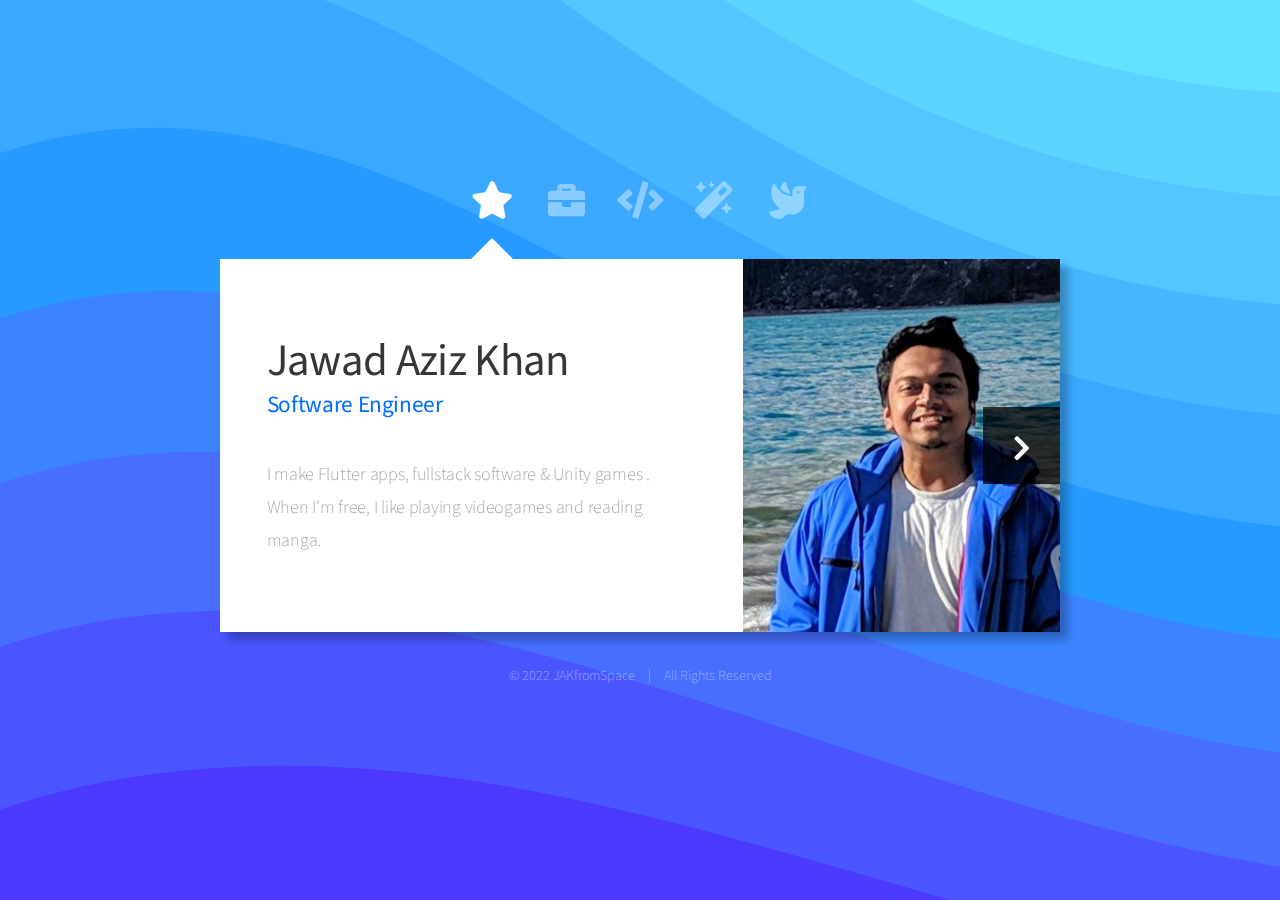
==== index.html @ f62a2e4e "profile pic change" ====
<!DOCTYPE HTML>

<html>
	<head>
		<title>Jawad Aziz Khan</title>
		<meta charset="utf-8" />
		<meta name="viewport" content="width=device-width, initial-scale=1, user-scalable=no" />
		<link rel="stylesheet" href="assets/css/main_v1.css" />
		<noscript><link rel="stylesheet" href="assets/css/noscript.css" /></noscript>
		<link rel="icon" href="images/favicon_blu.png" type="image/png" sizes="16x16">
	</head>
	<body class="is-preload">
		<!--
		like inspecting source eh? ;p
		⣿⣿⣿⣿⣇⠀⠀⠀⠀⠀⠀⠀⠀⠀⠀⠈⠉⠛⠻⣿⣿⣿⣿⣿⣿
		⣿⣿⣿⣿⣿⣦⠀⠀⠀⠀⠀⠀⠀⠀⢀⣤⣄⡀⠀⢻⣿⣿⣿⣿⣿
		⣿⣿⣿⣿⣿⣿⣇⠀⠀⠀⠀⠀⠀⠀⠸⣿⣿⣿⠃⢰⣿⣿⣿⣿⣿
		⣿⣿⣿⣿⣿⣿⣿⣆⠀⠀⠀⠀⠀⠀⠀⠀⠀⠀⢀⣼⣿⣿⣿⣿⣿
		⣿⣿⣿⣿⣿⣿⣿⣿⡆⠀⠀⠀⠀⠀⠀⢶⣶⣶⣾⣿⣿⣿⣿⣿⣿
		⣿⣿⣿⣿⣿⣿⣿⣿⣧⠀⢠⡀⠐⠀⠀⠀⠻⢿⣿⣿⣿⣿⣿⣿⣿
		⣿⣿⣿⣿⣿⣿⣿⣿⣿⡄⢸⣷⡄⠀⠣⣄⡀⠀⠉⠛⢿⣿⣿⣿⣿
		⣿⣿⣿⣿⣿⣿⣿⣿⣿⣇⠀⣿⣿⣦⠀⠹⣿⣷⣶⣦⣼⣿⣿⣿⣿
		⣿⣿⣿⣿⣿⣿⣿⣿⣿⣿⣼⣿⣿⣿⣷⣄⣸⣿⣿⣿⣿⣿⣿⣿⣿
		⣿⣿⣿⣿⣿⣿⣿⣿⣿⣿⢿⣿⣿⣿⣿⣿⣿⣿⣿⣿⣿⣿⣿⣿⣿
		⣿⣿⡿⢛⡙⢻⠛⣉⢻⣉⢈⣹⣿⣿⠟⣉⢻⡏⢛⠙⣉⢻⣿⣿⣿
		⣿⣿⣇⠻⠃⣾⠸⠟⣸⣿⠈⣿⣿⣿⡀⠴⠞⡇⣾⡄⣿⠘⣿⣿⣿
		⣿⣿⣟⠛⣃⣿⣿⣿⣿⣿⣿⣿⣿⣿⣿⣿⣿⣿⣿⣷⣿⣿⣿⣿⣿
		⣿⣿⣿⣿⣿⣿⣿⣿⣿⣿⣿⣿⣿⣿⣿⣿⣿⣿⣿⣿⣿⣿⣿⣿⣿ -->

		<!-- Wrapper-->
			<div id="wrapper">

				<!-- Nav -->
					<nav id="nav">
						<a href="#home" class="icon solid fa-star"><span>Hello!</span></a>
						<a href="#work" class="icon solid fa-briefcase"><span>Experience</span></a>
						<a href="#code" class="icon solid fa-code"><span>Projects</span></a>
						<a href="#skills" class="icon solid fa-magic"><span>Skills</span></a>
						<a href="#contact" class="icon solid fa-dove"><span>Contact</span></a>
					</nav>

				<!-- Main -->
					<div id="main">

						<!-- Me -->
							<article id="home" class="panel intro">
								<header>
									<h1>Jawad Aziz Khan</h1>
									<h3 class="spacered">Software Engineer</h3>
									<br>
									<p style="font-size: large;">I make Flutter apps, fullstack software & Unity games .<br>When I'm free, I like playing videogames and reading manga.</p>
								</header>
								<a href="#work" class="jumplink pic">
									<span class="arrow icon solid fa-chevron-right"><span>See my work</span></span>
									<img src="images/portrait3.jpg" loading="eager" alt="cv portrait"/>
								</a>
							</article>



						<!-- Work -->



							<article id="work" class="panel">
								<header>
									<h2>Experience</h2>
								</header>
								<br>
								<section>
									<div class="row">
										<div class="col-6 col-12-small">
											<a href="http://www.stellarvision.com.au" class="image fit"><img loading="lazy" style="padding: 0 1rem;" src="/images/logo_stlrvsn.png" alt=""></a>
										</div>
										<div class="col-6 col-12-small">
											<h4>Stellar Vision</h4>
											<p>Software Engineer
											<br>Sept 2020 - Current
											</p>
										</div>
									</div>
									<div class="textalign-just">
										<p>
											Research and development of mobile applications and web systems for the Healthcare
											industry. Primarily to be used by hospitals, care centers and family of clients to enable
											communications, connectivity & analytics. <br><br>
											Stack: Flutter, iOS, EMQX MQTT, Agora WebRTC, Firebase, Nodejs, Bootstrap.
										</p>
									</div>
								</section>

								<hr>

								<section>
									<div class="row">
										<div class="col-6 col-12-small">
											<a href="https://www.challan.xyz" class="image fit"><img loading="lazy" src="/images/logo_chlln.png" alt=""></a>
										</div>
										<div class="col-6 col-12-small">
											<h4>Challan.xyz</h4>
											<p>Junior Software Engineer <br>
											Sept 2019 - Dec 2019
											</p>
										</div>
									</div>
									<div class="textalign-just">
										<p>
											Frontend and middleware developer for startup that provides SMEs with an online
											platform for their B2B procurement needs. Other responsibilities include web scraping, 
											database management and visual design.<br><br>
											Stack: Javascript, Node.js, React, Handlebars, MongoDB, SCSS, Inkscape 
										</p>
									</div>
								</section>

								<hr>

								<section>
									<div class="row">
										<div class="col-6 col-12-small">
											<a href="https://www.facebook.com/nsusigapp/" class="image fit"><img loading="lazy" src="/images/logo_nsusigapp.png" style="object-fit: contain; height: 128px;" alt=""></a>
										</div>
										<div class="col-6 col-12-small">
											<h4>NSU ACM SIGAPP</h4>
											<p>Volunteer Officer <br>
											Aug 2017 - Sept 2019
											</p>
										</div>
									</div>
									<div class="textalign-just">
										<p>
											Contributed at special interest group organization centered around research and open
											source development at North South University during my undergrad. Took four comprehensive game development workshops over
											the course of two years.
										</p>
									</div>
								</section>

							</article>



							<!-- Projects -->



							<article id="code" class="panel">
								<header>
									<h2>Projects</h2>
								</header>
								<br>
								
								<section>
									<div class="flexbox">
										<span><img loading="lazy" src="/images/svse-logo.svg" style="object-fit: contain; height: 160px; margin-right: 2rem;" alt="applogo"></span>
										<div>
											<h4>SVSE</h4>
											<p>Stellar Vision Survey Engine
											<br><span class="icon solid fa-map-marker-alt">&nbsp;</span> Stellar Vision
											</p>
										</div>
									</div>
									<p>A one-stop solution for enterprise survey distribution with survey creation, design customization, user permissions and direct link survey hosting.<br>
										<br>Made using: Node, Express, Javascript, surveyjs, bcrypt</p>
									<span>
										
									</span>
								</section>

								<hr>
								
								<section>
									<div class="flexbox">
										<span><img loading="lazy" src="/images/cashiq_icon.png" style="object-fit: contain; height: 160px; margin-right: 2rem;" alt="applogo"></span>
										<div>
											<h4>CashIQ</h4>
											<p>A parent-child chore-based allowance manager
											<br><span class="icon solid fa-map-marker-alt">&nbsp;</span> Manush Tech
											</p>
										</div>
									</div>
									<p>
										Mobile app for parents and children where chores can be assigned, a coin-based currency can be issued to finished chores and earned coins can be put towards redeeming items from a wishlist.
									<br>
									<br>
										Made using: Flutter, Firebase, FCM, Datetime, OTP, Hive
									</p>
									<span>
										
									</span>
								</section>

								<hr>
								
								<section>
									<div class="flexbox">
										<span><img loading="lazy" src="https://play-lh.googleusercontent.com/2yNTQIdmEDyLqs8iNnJhlpwJNQOS-Gfk5ELlI_mGK2hhmE8MJW-IxNbYKwrqsw_RKDE=s360-rw" style="object-fit: contain; height: 160px; margin-right: 2rem;" alt="applogo"></span>
										<div>
											<h4>uVue Videochat</h4>
											<p>A video chat app for elderly residents
											<br><span class="icon solid fa-map-marker-alt">&nbsp;</span> Stellar Vision
											</p>
										</div>
									</div>
									<p>Stellar video chat app for internal residents, patients and their families. Users can send text messages, 
										make audio calls and video calls to their families at uVue. <br>
										<br>Made using: Flutter, Firebase, Agora RTC</p>
									<span>
										<a href="https://apps.apple.com/us/app/uvue-ac-videochat/id1539319815#?platform=iphone"><img loading="lazy" src="/images/appstbutton.webp" style="object-fit: contain; height: 64px;" alt="applogo"></a>
										<a href="https://play.google.com/store/apps/details?id=com.stellarvision.uvuevidchat&hl=en_US&gl=US"><img loading="lazy" src="/images/gplaybutton.png" style="object-fit: contain; height: 64px;" alt="applogo"></a>
									</span>
								</section>

								<hr>
								
								<section>
									<div class="flexbox">
										<span><img loading="lazy" src="/images/golumolu-logo.webp" style="object-fit: contain; height: 160px; margin-right: 2rem;" alt="applogo"></span>
										<div>
											<h4>Golu Molu</h4>
											<p>A cutesy, minimalist, health-conscious running game
											<br><span class="icon solid fa-map-marker-alt">&nbsp;</span> M360 Wellness
											</p>
										</div>
									</div>
									<p> Oh no! It's raining food! But Golu and Molu has gotten a bit chubby and wants to get healthier and fit!
										Catch and eat the healthy food while avoiding junk food in this very cutesy, health-conscious run-n-dodge
										 microgame with minimalist colors.
										<br><br>
										Tech stack: Unity, Blender, Krita, Facebook Graph API. <br>
										Developed for client, M360 Wellness, under the moniker 'Space Knight Studios'.
										<br><br>
										<a href="https://play.google.com/store/apps/details?id=com.stellarvision.uvuevidchat&hl=en_US&gl=US"><img loading="lazy" src="/images/gplaybutton.png" style="object-fit: contain; height: 64px;" alt="applogo"></a>
									</p>
								</section>
								
								<hr>
								
								<section>
									<div class="flexbox">
										<span><img loading="lazy" src="/images/kastlekat.png" style="object-fit: contain; height: 160px; margin-right: 2rem;" alt="applogo"></span>
										<div>
											<h4>Kastles and Katapults</h4>
											<p>Augmented Reality Multiplayer Physics Game
											<br><a class="icon brands fa-github spacered" href="https://github.com/SirJAKfromSpace/KastleKat/releases" target="_blank">&nbsp; Github Releases Link</a>
											</p>
										</div>
									</div>
									<p>
										The Kitty Kings has declared war against all Kats in the Kingdom. As commander of the Katapults it is your solemn
										duty to crush the enemies' Kastles to smoldering bricks with your Firebawls. You may battle your friends (or foes) too!
										You can even design your own Kastle. All this multiplayer mayhem in an Augmented Reality battlefield!
									</p>
									<p>
										<a class="icon brands fa-youtube spacered" href="https://youtu.be/gZf1h3YhiE8">
											&nbsp; KatAR Singleplayer Demo
										</a><br>
										<a class="icon solid fa-file-powerpoint spacered" href="https://docs.google.com/presentation/d/e/2PACX-1vRSLl33TcAZRZYk-E27Nofknmu9Qh12AvyfhwReZ2B_DYFXI-6LwzxyxpbFOG3LT2UVWUWaYks9ju0z/pub?start=false&loop=false&delayms=3000">
											&nbsp; KatAR Google Slide Presentation
										</a>
									</p>
									<p>
										Design, Programming, Artwork and Animation <br>
										Tech stack: Unity, C#, Blender, Krita, Vuforia, ARCore, UNet.
									</p>
								</section>
								
								<hr>
								
								<section>
									<div class="flexbox">
										<span><img loading="lazy" src="https://raw.githubusercontent.com/SirJAKfromSpace/WAconvo-DataAnalysis/master/images/msgfreq_daysavg.png" style="object-fit: fill; height: 192px; margin-right: 2rem;" alt="applogo"></span>
										<div>
											<h4>WAConDA</h4>
											<p>Data Analysis on a 5 Year WhatsApp Conversation
												<br><a class="icon brands fa-github spacered" href="https://github.com/SirJAKfromSpace/WAconDA" target="_blank">&nbsp; Github Link</a>
											</p>
										</div>
									</div>
									<p>
										Exported, extracted, cleaned, filtered and parsed dataset from a WhatsApp chat running over a course of 5 years. The dataset was then used to run grouping and general statistics algorithms to gain insight into how, when and what was said.
										<br><br>
										Tech stack: Python, pandas, matplotlib, RegEx, numpy, datetime, collections.
									</p>
								</section>
								
								<hr>
								
								<section>
									<div class="flexbox">
										<span><img loading="lazy" src="https://raw.githubusercontent.com/SirJAKfromSpace/uemuki-1/master/Assets/Graphics/Interface/Umk_icon.png" style="object-fit: contain; height: 160px; margin-right: 2rem;" alt="applogo"></span>
										<div>
											<h4>Uemuki</h4>
											<p>3D Block Puzzle Remake of Sokoban
												<br><a class="icon brands fa-github spacered" href="https://github.com/SirJAKfromSpace/uemuki-1/releases" target="_blank">&nbsp; Github Releases Link</a>
											</p>
										</div>
									</div>
									<p>Uses Unity Rigidbody for physics and Postprocessing stack for nice visuals. The game is designed to be played with one hand in portrait mode and uses a sliding thumbstick on the bottom for movement and a swipeable area on top for camera freelook.
										<br><br>
										Android App Development and System Design <br>
										Tech stack: Unity, Blender, Krita, ProBuilder.
									</p>
								</section>
								
								
								<hr>
								
								<section>
									<div class="flexbox">
										<span><img loading="lazy" src="https://raw.githubusercontent.com/SirJAKfromSpace/getarandomjoke-flutter/master/assets/lolface_flutter.png" style="object-fit: contain; height: 128px; margin-right: 2rem;" alt="applogo"></span>
										<div>
											<h4>GetaJoke</h4>
											<p>Flutter app for getting random copyable jokes
												<br><a class="icon brands fa-github spacered" href="https://github.com/SirJAKfromSpace/getarandomjoke-flutter/releases" target="_blank">&nbsp; Github Releases Link</a>
											</p>
										</div>
									</div>
									<p>Pulls from 15Dkatz's jokes and icanhazdadjoke API and lets you copy the joke to share too!
										<br><br>
										Tech stack: Flutter, Rest API, faker.
									</p>
								</section>
								
								<hr>

								<section>
									<div class="flexbox">
										<span><img loading="lazy" src="/images/amago-logo.jpg" style="object-fit: contain; height: 160px; margin-right: 2rem;" alt="applogo"></span>
										<div>
											<h4>Amago</h4>
											<p>Digital Hub for Independent Farmers and Retailers
											<br><a class="icon brands fa-github spacered" href="https://github.com/SirJAKfromSpace/AmagoFarms" target="_blank">&nbsp; Github Link</a>
											</p>
										</div>
									</div>
									<p>‘Amago’ is a digital hub service that aims to connect Independent Farmers to Retailers. Directly and Efficiently By
									making fair and optimal use of market information And retailers access to those storage inventories via the cloud.
									<br><br>
									Android App Development and System Design <br>
									Tech stack: Android, CardView, Paperdb, Retrofit, Postman, Node.js.
									</p>
								</section>
								
								<hr>
								
								<section>
									<div class="flexbox">
										<div>
											<h4>KothaDekha [Research]</h4>
											<p>Romanized Transcription from Bangla Speech Spectrograms
												<br>September 2019
												<br><a class="icon brands fa-github spacered" href="https://github.com/SirJAKfromSpace/BanglaNLP">&nbsp; Github Link</a>
											</p>
										</div>
									</div>
									<p>
										Data, Preprocessing and Pipeline Engineering<br>
										Tech stack: Python, Pandas, Pytorch, Librosa, Jupyter, Matplotlib.
									</p>
								</section>
								
								<hr>
	
								<section>
									<div class="flexbox">
										<div>
											<h4>PICSLE8 [Research]</h4>
											<p>Pixelart Style Transfer using Generative Adversarial Network
											<br>June 2019
											<br><a class="icon brands fa-github spacered" href="https://github.com/SirJAKfromSpace/Picsle8_CompuViz">&nbsp; Github Link</a>
											</p>
										</div>
									</div>
									<p>
									Data and Pipeline Engineering <br>
									Tech stack: Python, Pytorch, OpenCV, PIL, Matplotlib.
									</p>
								</section>
							</article>



							<!-- Skills -->
							


							<article id="skills" class="panel">
								<header>
									<h2>Skills</h2>
								</header><br>
								<div class="row">
									<div class="col-6 col-12-small">
										<h4><span class="icon solid fa-mobile-alt spacered marginright"></span> Mobile Application</h4>
										<p><b>Flutter</b>, Android, Java, iOS, Swift, <b>Firebase</b>, Provider, Glide, Retrofit, Gson, Picasso, PaperDB, Hive</p>
									</div>
									<div class="col-6 col-12-small">
										<h4><span class="icon solid fa-globe-americas spacered marginright"></span> Web Technologies</h4>
										<p>Javascript, <b>Node</b>, Express, <b>Bootstrap</b>, EJS, Passport, Multer, BCrypt, Flask, WebRTC, Handlebars, Vue, jQuery, HTML-CSS</p>
									</div>
									<div class="col-6 col-12-small">
										<h4><span class="icon solid fa-brain spacered marginright"></span> Machine Learning</h4>
										<p><b>Python</b>, OpenCV, Tensorflow, Keras, Pytorch, Pandas, Numpy, Scikit-learn, Matplotlib</p>
									</div>
									<div class="col-6 col-12-small">
										<h4><span class="icon solid fa-tools spacered marginright"></span> Operational Skills</h4>
										<p>Linux, Bash, Git,<b> REST</b>, MySQL, <b>MongoDB</b>, SSH, DevOps, NGINX, TinyDB, JSON/XML/CSV, Web Scraping, Latex, Trello</p>
									</div>
									<div class="col-6 col-12-small">
										<h4><span class="icon solid fa-gamepad spacered marginright"></span> Game Development</h4>
										<p><b>Unity</b>, C#, ARCore, Vuforia, Godot, <b>Blender</b>, Krita, Inkscape, Game Design, Rigging, Animation</p>
									</div>
									<div class="col-6 col-12-small">
										<h4><span class="icon solid fa-cube spacered marginright"></span> Miscellaneous</h4>
										<p>3D/2D Graphics, Video Editing, Office Suite, English Fluency (8.5 in IELTS), Team Communication</p>
									</div>
								</div>
							</article>
							


							<!-- Contact -->



							<article id="contact" class="panel">
								<form action="https://formspree.io/f/xleokvrg" method="post">
									<div class="row">
										<div class="col-7 col-12-medium">
											<header>
												<h3>Contact Me</h3>
											</header>
											<div class="row">

												<div class="col-6 col-12-medium">
													<input type="text" name="name" placeholder="✍🏼 Name" />
												</div>
												<div class="col-6 col-12-medium">
													<input type="text" name="_replyto" placeholder="📨 Email" />
												</div>
												<div class="col-12">
													<input type="text" name="subject" placeholder="📖 Subject" />
												</div>
												<div class="col-12">
													<textarea name="message" placeholder="💬 Message" rows="4"></textarea>
												</div>
												<div class="col-12">
													<input type="submit" value="Send" />
												</div>

											</div>
										</div>

										<div class="col-5 col-12-medium">
											<header>
												<h3>Find Me Here</h3>
											</header>
											<div style="margin-top: 0.5rem; margin-left: 1rem;">
												<p>
													<a href="https://www.linkedin.com/in/jawadazizkhan/" class="spacered icon brands fa-linkedin">&nbsp; LinkedIn</a><br>
													<a href="https://github.com/SirJAKfromSpace" class="spacered icon brands fa-github">&nbsp; GitHub</a><br>
													<a href="https://www.youtube.com/c/JawadAzizKhan/" class="spacered icon brands fa-youtube">&nbsp; YouTube</a><br>
													<a href="https://www.instagram.com/jakfromspace/" class="spacered icon brands fa-instagram">&nbsp; Instagram</a>
												</p>
												<p>
													<a href="tel:+1 403 926 9171" class="spacered icon solid fa-phone-alt">&nbsp; +880-175-88888-42</a><br>
													<a href="mailto:jawadazizkhan.jak@gmail.com" class="spacered icon solid fa-envelope">&nbsp; jawad.aziz.khan.jak@gmail.com</a>
													<br><br>
													<div class="flexbox" style="flex-direction: column;">
														<a class="icon mutedtext" href="https://html5up.net/astral">Astral Theme from htlm5up</a>
														<a class="icon mutedtext" href="https://www.svgbackgrounds.com/">Liquid Cheese from svgbackgrounds</a>
													</div>
												</p>
											</div>
										</div>

									</div>
								</form>


							</article>

					</div>

				<!-- Footer -->
					<div id="footer">
						<ul class="copyright">
							<li>&copy; 2022 JAKfromSpace</li><li>All Rights Reserved</li>
						</ul>
					</div>

			</div>

		<!-- Scripts -->
		<script src="assets/js/jquery.min.js"></script>
		<script src="assets/js/browser.min.js"></script>
		<script src="assets/js/breakpoints.min.js"></script>
		<script src="assets/js/util.js"></script>
		<script src="assets/js/main.js"></script>

	</body>

</html>
---- assets/css/main_v1.css ----
@import url("https://fonts.googleapis.com/css?family=Source+Sans+Pro:300,400,300italic,400italic");
@import url("fontawesome-all.min.css");

/*
	Astral by HTML5 UP
	html5up.net | @ajlkn
	Free for personal and commercial use under the CCA 3.0 license (html5up.net/license)
*/

html, body, div, span, applet, object,
iframe, h1, h2, h3, h4, h5, h6, p, blockquote,
pre, a, abbr, acronym, address, big, cite,
code, del, dfn, em, img, ins, kbd, q, s, samp,
small, strike, strong, sub, sup, tt, var, b,
u, i, center, dl, dt, dd, ol, ul, li, fieldset,
form, label, legend, table, caption, tbody,
tfoot, thead, tr, th, td, article, aside,
canvas, details, embed, figure, figcaption,
footer, header, hgroup, menu, nav, output, ruby,
section, summary, time, mark, audio, video {
	margin: 0;
	padding: 0;
	border: 0;
	font-size: 100%;
	font: inherit;
	vertical-align: baseline;}

article, aside, details, figcaption, figure,
footer, header, hgroup, menu, nav, section {
	display: block;}

body {
	line-height: 1;
}

ol, ul {
	list-style: none;
}

blockquote, q {
	quotes: none;
}

	blockquote:before, blockquote:after, q:before, q:after {
		content: '';
		content: none;
	}

table {
	border-collapse: collapse;
	border-spacing: 0;
}

body {
	-webkit-text-size-adjust: none;
}

mark {
	background-color: transparent;
	color: inherit;
}

input::-moz-focus-inner {
	border: 0;
	padding: 0;
}

input, select, textarea {
	-moz-appearance: none;
	-webkit-appearance: none;
	-ms-appearance: none;
	appearance: none;
}

hr {
	margin-bottom: 2em;
}

h4{
	margin-bottom: 0.5rem;
}

.spacered{
	/* color: rgb(231, 16, 124); */
	color: #006eff;
}
.mutedtext{
	color: lightgray;
	font-size: smaller;
}

.textalign-right{
	text-align: right;
}
.textalign-just{
	text-align: justify;
}

.flexbox{
	display: flex;
	flex-wrap: wrap;
}

.mx{
	margin: 0 1em;
}

.marginright{
	margin-right: 1em;
}

.marginright{
	margin-right: 0.25em;
}

/* Row */

	.row {
		display: flex;
		flex-wrap: wrap;
		box-sizing: border-box;
		align-items: stretch;
	}

		.row > * {
			box-sizing: border-box;
		}

		.row.gtr-uniform > * > :last-child {
			margin-bottom: 0;
		}

		.row.aln-left {
			justify-content: flex-start;
		}

		.row.aln-center {
			justify-content: center;
		}

		.row.aln-right {
			justify-content: flex-end;
		}

		.row.aln-top {
			align-items: flex-start;
		}

		.row.aln-middle {
			align-items: center;
		}

		.row.aln-bottom {
			align-items: flex-end;
		}

		.row > .imp {
			order: -1;
		}

		.row > .col-1 {
			width: 8.33333%;
		}

		.row > .off-1 {
			margin-left: 8.33333%;
		}

		.row > .col-2 {
			width: 16.66667%;
		}

		.row > .off-2 {
			margin-left: 16.66667%;
		}

		.row > .col-3 {
			width: 25%;
		}

		.row > .off-3 {
			margin-left: 25%;
		}

		.row > .col-4 {
			width: 33.33333%;
		}

		.row > .off-4 {
			margin-left: 33.33333%;
		}

		.row > .col-5 {
			width: 41.66667%;
		}

		.row > .off-5 {
			margin-left: 41.66667%;
		}

		.row > .col-6 {
			width: 50%;
		}

		.row > .off-6 {
			margin-left: 50%;
		}

		.row > .col-7 {
			width: 58.33333%;
		}

		.row > .off-7 {
			margin-left: 58.33333%;
		}

		.row > .col-8 {
			width: 66.66667%;
		}

		.row > .off-8 {
			margin-left: 66.66667%;
		}

		.row > .col-9 {
			width: 75%;
		}

		.row > .off-9 {
			margin-left: 75%;
		}

		.row > .col-10 {
			width: 83.33333%;
		}

		.row > .off-10 {
			margin-left: 83.33333%;
		}

		.row > .col-11 {
			width: 91.66667%;
		}

		.row > .off-11 {
			margin-left: 91.66667%;
		}

		.row > .col-12 {
			width: 100%;
		}

		.row > .off-12 {
			margin-left: 100%;
		}

		.row.gtr-0 {
			margin-top: 0em;
			margin-left: 0em;
		}

			.row.gtr-0 > * {
				padding: 0em 0 0 0em;
			}

			.row.gtr-0.gtr-uniform {
				margin-top: 0em;
			}

				.row.gtr-0.gtr-uniform > * {
					padding-top: 0em;
				}

		.row.gtr-25 {
			margin-top: -0.3125em;
			margin-left: -0.3125em;
		}

			.row.gtr-25 > * {
				padding: 0.3125em 0 0 0.3125em;
			}

			.row.gtr-25.gtr-uniform {
				margin-top: -0.3125em;
			}

				.row.gtr-25.gtr-uniform > * {
					padding-top: 0.3125em;
				}

		.row.gtr-50 {
			margin-top: -0.625em;
			margin-left: -0.625em;
		}

			.row.gtr-50 > * {
				padding: 0.625em 0 0 0.625em;
			}

			.row.gtr-50.gtr-uniform {
				margin-top: -0.625em;
			}

				.row.gtr-50.gtr-uniform > * {
					padding-top: 0.625em;
				}

		.row {
			margin-top: -1.25em;
			margin-left: -1.25em;
		}

			.row > * {
				padding: 1.25em 0 0 1.25em;
			}

			.row.gtr-uniform {
				margin-top: -1.25em;
			}

				.row.gtr-uniform > * {
					padding-top: 1.25em;
				}

		.row.gtr-150 {
			margin-top: -1.875em;
			margin-left: -1.875em;
		}

			.row.gtr-150 > * {
				padding: 1.875em 0 0 1.875em;
			}

			.row.gtr-150.gtr-uniform {
				margin-top: -1.875em;
			}

				.row.gtr-150.gtr-uniform > * {
					padding-top: 1.875em;
				}

		.row.gtr-200 {
			margin-top: -2.5em;
			margin-left: -2.5em;
		}

			.row.gtr-200 > * {
				padding: 2.5em 0 0 2.5em;
			}

			.row.gtr-200.gtr-uniform {
				margin-top: -2.5em;
			}

				.row.gtr-200.gtr-uniform > * {
					padding-top: 2.5em;
				}

		@media screen and (max-width: 1680px) {

			.row {
				display: flex;
				flex-wrap: wrap;
				box-sizing: border-box;
				align-items: stretch;
			}

				.row > * {
					box-sizing: border-box;
				}

				.row.gtr-uniform > * > :last-child {
					margin-bottom: 0;
				}

				.row.aln-left {
					justify-content: flex-start;
				}

				.row.aln-center {
					justify-content: center;
				}

				.row.aln-right {
					justify-content: flex-end;
				}

				.row.aln-top {
					align-items: flex-start;
				}

				.row.aln-middle {
					align-items: center;
				}

				.row.aln-bottom {
					align-items: flex-end;
				}

				.row > .imp-xlarge {
					order: -1;
				}

				.row > .col-1-xlarge {
					width: 8.33333%;
				}

				.row > .off-1-xlarge {
					margin-left: 8.33333%;
				}

				.row > .col-2-xlarge {
					width: 16.66667%;
				}

				.row > .off-2-xlarge {
					margin-left: 16.66667%;
				}

				.row > .col-3-xlarge {
					width: 25%;
				}

				.row > .off-3-xlarge {
					margin-left: 25%;
				}

				.row > .col-4-xlarge {
					width: 33.33333%;
				}

				.row > .off-4-xlarge {
					margin-left: 33.33333%;
				}

				.row > .col-5-xlarge {
					width: 41.66667%;
				}

				.row > .off-5-xlarge {
					margin-left: 41.66667%;
				}

				.row > .col-6-xlarge {
					width: 50%;
				}

				.row > .off-6-xlarge {
					margin-left: 50%;
				}

				.row > .col-7-xlarge {
					width: 58.33333%;
				}

				.row > .off-7-xlarge {
					margin-left: 58.33333%;
				}

				.row > .col-8-xlarge {
					width: 66.66667%;
				}

				.row > .off-8-xlarge {
					margin-left: 66.66667%;
				}

				.row > .col-9-xlarge {
					width: 75%;
				}

				.row > .off-9-xlarge {
					margin-left: 75%;
				}

				.row > .col-10-xlarge {
					width: 83.33333%;
				}

				.row > .off-10-xlarge {
					margin-left: 83.33333%;
				}

				.row > .col-11-xlarge {
					width: 91.66667%;
				}

				.row > .off-11-xlarge {
					margin-left: 91.66667%;
				}

				.row > .col-12-xlarge {
					width: 100%;
				}

				.row > .off-12-xlarge {
					margin-left: 100%;
				}

				.row.gtr-0 {
					margin-top: 0em;
					margin-left: 0em;
				}

					.row.gtr-0 > * {
						padding: 0em 0 0 0em;
					}

					.row.gtr-0.gtr-uniform {
						margin-top: 0em;
					}

						.row.gtr-0.gtr-uniform > * {
							padding-top: 0em;
						}

				.row.gtr-25 {
					margin-top: -0.3125em;
					margin-left: -0.3125em;
				}

					.row.gtr-25 > * {
						padding: 0.3125em 0 0 0.3125em;
					}

					.row.gtr-25.gtr-uniform {
						margin-top: -0.3125em;
					}

						.row.gtr-25.gtr-uniform > * {
							padding-top: 0.3125em;
						}

				.row.gtr-50 {
					margin-top: -0.625em;
					margin-left: -0.625em;
				}

					.row.gtr-50 > * {
						padding: 0.625em 0 0 0.625em;
					}

					.row.gtr-50.gtr-uniform {
						margin-top: -0.625em;
					}

						.row.gtr-50.gtr-uniform > * {
							padding-top: 0.625em;
						}

				.row {
					margin-top: -1.25em;
					margin-left: -1.25em;
				}

					.row > * {
						padding: 1.25em 0 0 1.25em;
					}

					.row.gtr-uniform {
						margin-top: -1.25em;
					}

						.row.gtr-uniform > * {
							padding-top: 1.25em;
						}

				.row.gtr-150 {
					margin-top: -1.875em;
					margin-left: -1.875em;
				}

					.row.gtr-150 > * {
						padding: 1.875em 0 0 1.875em;
					}

					.row.gtr-150.gtr-uniform {
						margin-top: -1.875em;
					}

						.row.gtr-150.gtr-uniform > * {
							padding-top: 1.875em;
						}

				.row.gtr-200 {
					margin-top: -2.5em;
					margin-left: -2.5em;
				}

					.row.gtr-200 > * {
						padding: 2.5em 0 0 2.5em;
					}

					.row.gtr-200.gtr-uniform {
						margin-top: -2.5em;
					}

						.row.gtr-200.gtr-uniform > * {
							padding-top: 2.5em;
						}

		}

		@media screen and (max-width: 1280px) {

			.row {
				display: flex;
				flex-wrap: wrap;
				box-sizing: border-box;
				align-items: stretch;
			}

				.row > * {
					box-sizing: border-box;
				}

				.row.gtr-uniform > * > :last-child {
					margin-bottom: 0;
				}

				.row.aln-left {
					justify-content: flex-start;
				}

				.row.aln-center {
					justify-content: center;
				}

				.row.aln-right {
					justify-content: flex-end;
				}

				.row.aln-top {
					align-items: flex-start;
				}

				.row.aln-middle {
					align-items: center;
				}

				.row.aln-bottom {
					align-items: flex-end;
				}

				.row > .imp-large {
					order: -1;
				}

				.row > .col-1-large {
					width: 8.33333%;
				}

				.row > .off-1-large {
					margin-left: 8.33333%;
				}

				.row > .col-2-large {
					width: 16.66667%;
				}

				.row > .off-2-large {
					margin-left: 16.66667%;
				}

				.row > .col-3-large {
					width: 25%;
				}

				.row > .off-3-large {
					margin-left: 25%;
				}

				.row > .col-4-large {
					width: 33.33333%;
				}

				.row > .off-4-large {
					margin-left: 33.33333%;
				}

				.row > .col-5-large {
					width: 41.66667%;
				}

				.row > .off-5-large {
					margin-left: 41.66667%;
				}

				.row > .col-6-large {
					width: 50%;
				}

				.row > .off-6-large {
					margin-left: 50%;
				}

				.row > .col-7-large {
					width: 58.33333%;
				}

				.row > .off-7-large {
					margin-left: 58.33333%;
				}

				.row > .col-8-large {
					width: 66.66667%;
				}

				.row > .off-8-large {
					margin-left: 66.66667%;
				}

				.row > .col-9-large {
					width: 75%;
				}

				.row > .off-9-large {
					margin-left: 75%;
				}

				.row > .col-10-large {
					width: 83.33333%;
				}

				.row > .off-10-large {
					margin-left: 83.33333%;
				}

				.row > .col-11-large {
					width: 91.66667%;
				}

				.row > .off-11-large {
					margin-left: 91.66667%;
				}

				.row > .col-12-large {
					width: 100%;
				}

				.row > .off-12-large {
					margin-left: 100%;
				}

				.row.gtr-0 {
					margin-top: 0em;
					margin-left: 0em;
				}

					.row.gtr-0 > * {
						padding: 0em 0 0 0em;
					}

					.row.gtr-0.gtr-uniform {
						margin-top: 0em;
					}

						.row.gtr-0.gtr-uniform > * {
							padding-top: 0em;
						}

				.row.gtr-25 {
					margin-top: -0.3125em;
					margin-left: -0.3125em;
				}

					.row.gtr-25 > * {
						padding: 0.3125em 0 0 0.3125em;
					}

					.row.gtr-25.gtr-uniform {
						margin-top: -0.3125em;
					}

						.row.gtr-25.gtr-uniform > * {
							padding-top: 0.3125em;
						}

				.row.gtr-50 {
					margin-top: -0.625em;
					margin-left: -0.625em;
				}

					.row.gtr-50 > * {
						padding: 0.625em 0 0 0.625em;
					}

					.row.gtr-50.gtr-uniform {
						margin-top: -0.625em;
					}

						.row.gtr-50.gtr-uniform > * {
							padding-top: 0.625em;
						}

				.row {
					margin-top: -1.25em;
					margin-left: -1.25em;
				}

					.row > * {
						padding: 1.25em 0 0 1.25em;
					}

					.row.gtr-uniform {
						margin-top: -1.25em;
					}

						.row.gtr-uniform > * {
							padding-top: 1.25em;
						}

				.row.gtr-150 {
					margin-top: -1.875em;
					margin-left: -1.875em;
				}

					.row.gtr-150 > * {
						padding: 1.875em 0 0 1.875em;
					}

					.row.gtr-150.gtr-uniform {
						margin-top: -1.875em;
					}

						.row.gtr-150.gtr-uniform > * {
							padding-top: 1.875em;
						}

				.row.gtr-200 {
					margin-top: -2.5em;
					margin-left: -2.5em;
				}

					.row.gtr-200 > * {
						padding: 2.5em 0 0 2.5em;
					}

					.row.gtr-200.gtr-uniform {
						margin-top: -2.5em;
					}

						.row.gtr-200.gtr-uniform > * {
							padding-top: 2.5em;
						}

		}

		@media screen and (max-width: 980px) {

			.row {
				display: flex;
				flex-wrap: wrap;
				box-sizing: border-box;
				align-items: stretch;
			}

				.row > * {
					box-sizing: border-box;
				}

				.row.gtr-uniform > * > :last-child {
					margin-bottom: 0;
				}

				.row.aln-left {
					justify-content: flex-start;
				}

				.row.aln-center {
					justify-content: center;
				}

				.row.aln-right {
					justify-content: flex-end;
				}

				.row.aln-top {
					align-items: flex-start;
				}

				.row.aln-middle {
					align-items: center;
				}

				.row.aln-bottom {
					align-items: flex-end;
				}

				.row > .imp-medium {
					order: -1;
				}

				.row > .col-1-medium {
					width: 8.33333%;
				}

				.row > .off-1-medium {
					margin-left: 8.33333%;
				}

				.row > .col-2-medium {
					width: 16.66667%;
				}

				.row > .off-2-medium {
					margin-left: 16.66667%;
				}

				.row > .col-3-medium {
					width: 25%;
				}

				.row > .off-3-medium {
					margin-left: 25%;
				}

				.row > .col-4-medium {
					width: 33.33333%;
				}

				.row > .off-4-medium {
					margin-left: 33.33333%;
				}

				.row > .col-5-medium {
					width: 41.66667%;
				}

				.row > .off-5-medium {
					margin-left: 41.66667%;
				}

				.row > .col-6-medium {
					width: 50%;
				}

				.row > .off-6-medium {
					margin-left: 50%;
				}

				.row > .col-7-medium {
					width: 58.33333%;
				}

				.row > .off-7-medium {
					margin-left: 58.33333%;
				}

				.row > .col-8-medium {
					width: 66.66667%;
				}

				.row > .off-8-medium {
					margin-left: 66.66667%;
				}

				.row > .col-9-medium {
					width: 75%;
				}

				.row > .off-9-medium {
					margin-left: 75%;
				}

				.row > .col-10-medium {
					width: 83.33333%;
				}

				.row > .off-10-medium {
					margin-left: 83.33333%;
				}

				.row > .col-11-medium {
					width: 91.66667%;
				}

				.row > .off-11-medium {
					margin-left: 91.66667%;
				}

				.row > .col-12-medium {
					width: 100%;
				}

				.row > .off-12-medium {
					margin-left: 100%;
				}

				.row.gtr-0 {
					margin-top: 0em;
					margin-left: 0em;
				}

					.row.gtr-0 > * {
						padding: 0em 0 0 0em;
					}

					.row.gtr-0.gtr-uniform {
						margin-top: 0em;
					}

						.row.gtr-0.gtr-uniform > * {
							padding-top: 0em;
						}

				.row.gtr-25 {
					margin-top: -0.3125em;
					margin-left: -0.3125em;
				}

					.row.gtr-25 > * {
						padding: 0.3125em 0 0 0.3125em;
					}

					.row.gtr-25.gtr-uniform {
						margin-top: -0.3125em;
					}

						.row.gtr-25.gtr-uniform > * {
							padding-top: 0.3125em;
						}

				.row.gtr-50 {
					margin-top: -0.625em;
					margin-left: -0.625em;
				}

					.row.gtr-50 > * {
						padding: 0.625em 0 0 0.625em;
					}

					.row.gtr-50.gtr-uniform {
						margin-top: -0.625em;
					}

						.row.gtr-50.gtr-uniform > * {
							padding-top: 0.625em;
						}

				.row {
					margin-top: -1.25em;
					margin-left: -1.25em;
				}

					.row > * {
						padding: 1.25em 0 0 1.25em;
					}

					.row.gtr-uniform {
						margin-top: -1.25em;
					}

						.row.gtr-uniform > * {
							padding-top: 1.25em;
						}

				.row.gtr-150 {
					margin-top: -1.875em;
					margin-left: -1.875em;
				}

					.row.gtr-150 > * {
						padding: 1.875em 0 0 1.875em;
					}

					.row.gtr-150.gtr-uniform {
						margin-top: -1.875em;
					}

						.row.gtr-150.gtr-uniform > * {
							padding-top: 1.875em;
						}

				.row.gtr-200 {
					margin-top: -2.5em;
					margin-left: -2.5em;
				}

					.row.gtr-200 > * {
						padding: 2.5em 0 0 2.5em;
					}

					.row.gtr-200.gtr-uniform {
						margin-top: -2.5em;
					}

						.row.gtr-200.gtr-uniform > * {
							padding-top: 2.5em;
						}

		}

		@media screen and (max-width: 736px) {

			.row {
				display: flex;
				flex-wrap: wrap;
				box-sizing: border-box;
				align-items: stretch;
			}

				.row > * {
					box-sizing: border-box;
				}

				.row.gtr-uniform > * > :last-child {
					margin-bottom: 0;
				}

				.row.aln-left {
					justify-content: flex-start;
				}

				.row.aln-center {
					justify-content: center;
				}

				.row.aln-right {
					justify-content: flex-end;
				}

				.row.aln-top {
					align-items: flex-start;
				}

				.row.aln-middle {
					align-items: center;
				}

				.row.aln-bottom {
					align-items: flex-end;
				}

				.row > .imp-small {
					order: -1;
				}

				.row > .col-1-small {
					width: 8.33333%;
				}

				.row > .off-1-small {
					margin-left: 8.33333%;
				}

				.row > .col-2-small {
					width: 16.66667%;
				}

				.row > .off-2-small {
					margin-left: 16.66667%;
				}

				.row > .col-3-small {
					width: 25%;
				}

				.row > .off-3-small {
					margin-left: 25%;
				}

				.row > .col-4-small {
					width: 33.33333%;
				}

				.row > .off-4-small {
					margin-left: 33.33333%;
				}

				.row > .col-5-small {
					width: 41.66667%;
				}

				.row > .off-5-small {
					margin-left: 41.66667%;
				}

				.row > .col-6-small {
					width: 50%;
				}

				.row > .off-6-small {
					margin-left: 50%;
				}

				.row > .col-7-small {
					width: 58.33333%;
				}

				.row > .off-7-small {
					margin-left: 58.33333%;
				}

				.row > .col-8-small {
					width: 66.66667%;
				}

				.row > .off-8-small {
					margin-left: 66.66667%;
				}

				.row > .col-9-small {
					width: 75%;
				}

				.row > .off-9-small {
					margin-left: 75%;
				}

				.row > .col-10-small {
					width: 83.33333%;
				}

				.row > .off-10-small {
					margin-left: 83.33333%;
				}

				.row > .col-11-small {
					width: 91.66667%;
				}

				.row > .off-11-small {
					margin-left: 91.66667%;
				}

				.row > .col-12-small {
					width: 100%;
				}

				.row > .off-12-small {
					margin-left: 100%;
				}

				.row.gtr-0 {
					margin-top: 0em;
					margin-left: 0em;
				}

					.row.gtr-0 > * {
						padding: 0em 0 0 0em;
					}

					.row.gtr-0.gtr-uniform {
						margin-top: 0em;
					}

						.row.gtr-0.gtr-uniform > * {
							padding-top: 0em;
						}

				.row.gtr-25 {
					margin-top: -0.3125em;
					margin-left: -0.3125em;
				}

					.row.gtr-25 > * {
						padding: 0.3125em 0 0 0.3125em;
					}

					.row.gtr-25.gtr-uniform {
						margin-top: -0.3125em;
					}

						.row.gtr-25.gtr-uniform > * {
							padding-top: 0.3125em;
						}

				.row.gtr-50 {
					margin-top: -0.625em;
					margin-left: -0.625em;
				}

					.row.gtr-50 > * {
						padding: 0.625em 0 0 0.625em;
					}

					.row.gtr-50.gtr-uniform {
						margin-top: -0.625em;
					}

						.row.gtr-50.gtr-uniform > * {
							padding-top: 0.625em;
						}

				.row {
					margin-top: -1.25em;
					margin-left: -1.25em;
				}

					.row > * {
						padding: 1.25em 0 0 1.25em;
					}

					.row.gtr-uniform {
						margin-top: -1.25em;
					}

						.row.gtr-uniform > * {
							padding-top: 1.25em;
						}

				.row.gtr-150 {
					margin-top: -1.875em;
					margin-left: -1.875em;
				}

					.row.gtr-150 > * {
						padding: 1.875em 0 0 1.875em;
					}

					.row.gtr-150.gtr-uniform {
						margin-top: -1.875em;
					}

						.row.gtr-150.gtr-uniform > * {
							padding-top: 1.875em;
						}

				.row.gtr-200 {
					margin-top: -2.5em;
					margin-left: -2.5em;
				}

					.row.gtr-200 > * {
						padding: 2.5em 0 0 2.5em;
					}

					.row.gtr-200.gtr-uniform {
						margin-top: -2.5em;
					}

						.row.gtr-200.gtr-uniform > * {
							padding-top: 2.5em;
						}

		}

/* Basic */

	html {
		box-sizing: border-box;
	}

	*, *:before, *:after {
		box-sizing: inherit;
	}

	@keyframes starry {
		50% {transform: rotate(180deg);}
	}

	body {
		background-color: #403de4;
		background-image: url("data:image/svg+xml,%3Csvg xmlns='http://www.w3.org/2000/svg' width='100%25' height='100%25' viewBox='0 0 1600 800'%3E%3Cg %3E%3Cpath fill='%234b39ff' d='M486 705.8c-109.3-21.8-223.4-32.2-335.3-19.4C99.5 692.1 49 703 0 719.8V800h843.8c-115.9-33.2-230.8-68.1-347.6-92.2C492.8 707.1 489.4 706.5 486 705.8z'/%3E%3Cpath fill='%234b55ff' d='M1600 0H0v719.8c49-16.8 99.5-27.8 150.7-33.5c111.9-12.7 226-2.4 335.3 19.4c3.4 0.7 6.8 1.4 10.2 2c116.8 24 231.7 59 347.6 92.2H1600V0z'/%3E%3Cpath fill='%23476eff' d='M478.4 581c3.2 0.8 6.4 1.7 9.5 2.5c196.2 52.5 388.7 133.5 593.5 176.6c174.2 36.6 349.5 29.2 518.6-10.2V0H0v574.9c52.3-17.6 106.5-27.7 161.1-30.9C268.4 537.4 375.7 554.2 478.4 581z'/%3E%3Cpath fill='%233c84ff' d='M0 0v429.4c55.6-18.4 113.5-27.3 171.4-27.7c102.8-0.8 203.2 22.7 299.3 54.5c3 1 5.9 2 8.9 3c183.6 62 365.7 146.1 562.4 192.1c186.7 43.7 376.3 34.4 557.9-12.6V0H0z'/%3E%3Cpath fill='%23269aff' d='M181.8 259.4c98.2 6 191.9 35.2 281.3 72.1c2.8 1.1 5.5 2.3 8.3 3.4c171 71.6 342.7 158.5 531.3 207.7c198.8 51.8 403.4 40.8 597.3-14.8V0H0v283.2C59 263.6 120.6 255.7 181.8 259.4z'/%3E%3Cpath fill='%233ba8ff' d='M1600 0H0v136.3c62.3-20.9 127.7-27.5 192.2-19.2c93.6 12.1 180.5 47.7 263.3 89.6c2.6 1.3 5.1 2.6 7.7 3.9c158.4 81.1 319.7 170.9 500.3 223.2c210.5 61 430.8 49 636.6-16.6V0z'/%3E%3Cpath fill='%2348b6ff' d='M454.9 86.3C600.7 177 751.6 269.3 924.1 325c208.6 67.4 431.3 60.8 637.9-5.3c12.8-4.1 25.4-8.4 38.1-12.9V0H288.1c56 21.3 108.7 50.6 159.7 82C450.2 83.4 452.5 84.9 454.9 86.3z'/%3E%3Cpath fill='%2353c5ff' d='M1600 0H498c118.1 85.8 243.5 164.5 386.8 216.2c191.8 69.2 400 74.7 595 21.1c40.8-11.2 81.1-25.2 120.3-41.7V0z'/%3E%3Cpath fill='%235cd3ff' d='M1397.5 154.8c47.2-10.6 93.6-25.3 138.6-43.8c21.7-8.9 43-18.8 63.9-29.5V0H643.4c62.9 41.7 129.7 78.2 202.1 107.4C1020.4 178.1 1214.2 196.1 1397.5 154.8z'/%3E%3Cpath fill='%2363e2ff' d='M1315.3 72.4c75.3-12.6 148.9-37.1 216.8-72.4h-723C966.8 71 1144.7 101 1315.3 72.4z'/%3E%3C/g%3E%3C/svg%3E");
		/* background-color: #173263;
		background-image: url("data:image/svg+xml,%3Csvg xmlns='http://www.w3.org/2000/svg' viewBox='0 0 2000 1500'%3E%3Cdefs%3E%3Crect stroke='%23173263' stroke-width='0.54' width='1' height='1' id='s'/%3E%3Cpattern id='a' width='3' height='3' patternUnits='userSpaceOnUse' patternTransform='scale(10) translate(-900 -675)'%3E%3Cuse fill='%231c3666' href='%23s' y='2'/%3E%3Cuse fill='%231c3666' href='%23s' x='1' y='2'/%3E%3Cuse fill='%23203a69' href='%23s' x='2' y='2'/%3E%3Cuse fill='%23203a69' href='%23s'/%3E%3Cuse fill='%23253e6c' href='%23s' x='2'/%3E%3Cuse fill='%23253e6c' href='%23s' x='1' y='1'/%3E%3C/pattern%3E%3Cpattern id='b' width='7' height='11' patternUnits='userSpaceOnUse' patternTransform='scale(10) translate(-900 -675)'%3E%3Cg fill='%232a426f'%3E%3Cuse href='%23s'/%3E%3Cuse href='%23s' y='5' /%3E%3Cuse href='%23s' x='1' y='10'/%3E%3Cuse href='%23s' x='2' y='1'/%3E%3Cuse href='%23s' x='2' y='4'/%3E%3Cuse href='%23s' x='3' y='8'/%3E%3Cuse href='%23s' x='4' y='3'/%3E%3Cuse href='%23s' x='4' y='7'/%3E%3Cuse href='%23s' x='5' y='2'/%3E%3Cuse href='%23s' x='5' y='6'/%3E%3Cuse href='%23s' x='6' y='9'/%3E%3C/g%3E%3C/pattern%3E%3Cpattern id='h' width='5' height='13' patternUnits='userSpaceOnUse' patternTransform='scale(10) translate(-900 -675)'%3E%3Cg fill='%232a426f'%3E%3Cuse href='%23s' y='5'/%3E%3Cuse href='%23s' y='8'/%3E%3Cuse href='%23s' x='1' y='1'/%3E%3Cuse href='%23s' x='1' y='9'/%3E%3Cuse href='%23s' x='1' y='12'/%3E%3Cuse href='%23s' x='2'/%3E%3Cuse href='%23s' x='2' y='4'/%3E%3Cuse href='%23s' x='3' y='2'/%3E%3Cuse href='%23s' x='3' y='6'/%3E%3Cuse href='%23s' x='3' y='11'/%3E%3Cuse href='%23s' x='4' y='3'/%3E%3Cuse href='%23s' x='4' y='7'/%3E%3Cuse href='%23s' x='4' y='10'/%3E%3C/g%3E%3C/pattern%3E%3Cpattern id='c' width='17' height='13' patternUnits='userSpaceOnUse' patternTransform='scale(10) translate(-900 -675)'%3E%3Cg fill='%232e4773'%3E%3Cuse href='%23s' y='11'/%3E%3Cuse href='%23s' x='2' y='9'/%3E%3Cuse href='%23s' x='5' y='12'/%3E%3Cuse href='%23s' x='9' y='4'/%3E%3Cuse href='%23s' x='12' y='1'/%3E%3Cuse href='%23s' x='16' y='6'/%3E%3C/g%3E%3C/pattern%3E%3Cpattern id='d' width='19' height='17' patternUnits='userSpaceOnUse' patternTransform='scale(10) translate(-900 -675)'%3E%3Cg fill='%23173263'%3E%3Cuse href='%23s' y='9'/%3E%3Cuse href='%23s' x='16' y='5'/%3E%3Cuse href='%23s' x='14' y='2'/%3E%3Cuse href='%23s' x='11' y='11'/%3E%3Cuse href='%23s' x='6' y='14'/%3E%3C/g%3E%3Cg fill='%23334b76'%3E%3Cuse href='%23s' x='3' y='13'/%3E%3Cuse href='%23s' x='9' y='7'/%3E%3Cuse href='%23s' x='13' y='10'/%3E%3Cuse href='%23s' x='15' y='4'/%3E%3Cuse href='%23s' x='18' y='1'/%3E%3C/g%3E%3C/pattern%3E%3Cpattern id='e' width='47' height='53' patternUnits='userSpaceOnUse' patternTransform='scale(10) translate(-900 -675)'%3E%3Cg fill='%23ffffff'%3E%3Cuse href='%23s' x='2' y='5'/%3E%3Cuse href='%23s' x='16' y='38'/%3E%3Cuse href='%23s' x='46' y='42'/%3E%3Cuse href='%23s' x='29' y='20'/%3E%3C/g%3E%3C/pattern%3E%3Cpattern id='f' width='59' height='71' patternUnits='userSpaceOnUse' patternTransform='scale(10) translate(-900 -675)'%3E%3Cg fill='%23ffffff'%3E%3Cuse href='%23s' x='33' y='13'/%3E%3Cuse href='%23s' x='27' y='54'/%3E%3Cuse href='%23s' x='55' y='55'/%3E%3C/g%3E%3C/pattern%3E%3Cpattern id='g' width='139' height='97' patternUnits='userSpaceOnUse' patternTransform='scale(10) translate(-900 -675)'%3E%3Cg fill='%23ffffff'%3E%3Cuse href='%23s' x='11' y='8'/%3E%3Cuse href='%23s' x='51' y='13'/%3E%3Cuse href='%23s' x='17' y='73'/%3E%3Cuse href='%23s' x='99' y='57'/%3E%3C/g%3E%3C/pattern%3E%3C/defs%3E%3Crect fill='url(%23a)' width='100%25' height='100%25'/%3E%3Crect fill='url(%23b)' width='100%25' height='100%25'/%3E%3Crect fill='url(%23h)' width='100%25' height='100%25'/%3E%3Crect fill='url(%23c)' width='100%25' height='100%25'/%3E%3Crect fill='url(%23d)' width='100%25' height='100%25'/%3E%3Crect fill='url(%23e)' width='100%25' height='100%25'/%3E%3Crect fill='url(%23f)' width='100%25' height='100%25'/%3E%3Crect fill='url(%23g)' width='100%25' height='100%25'/%3E%3C/svg%3E"); */
		background-attachment: fixed;
		background-size: cover;
		/* background-size: auto, 100% 100%; */
		/* animation: starry 5s infinite; */
		overflow-y: scroll;
	}

		body.is-preload *, body.is-preload *:before, body.is-preload *:after {
			-moz-animation: none !important;
			-webkit-animation: none !important;
			-ms-animation: none !important;
			animation: none !important;
			-moz-transition: none !important;
			-webkit-transition: none !important;
			-ms-transition: none !important;
			transition: none !important;
		}

	body, input, textarea, select {
		font-family: 'Source Sans Pro', sans-serif;
		font-weight: 300;
		color: #777777;
		font-size: 20pt;
		line-height: 1.75em;
	}

		@media screen and (max-width: 1680px) {

			body, input, textarea, select {
				font-size: 15pt;
			}

		}

		@media screen and (max-width: 1280px) {

			body, input, textarea, select {
				font-size: 14pt;
			}

		}

		@media screen and (max-width: 736px) {

			body, input, textarea, select {
				font-size: 12pt;
			}

		}

		@media screen and (max-width: 360px) {

			body, input, textarea, select {
				font-size: 11pt;
			}

		}

	strong, b, h1, h2, h3, h4, h5, h6 {
		font-weight: 400;
		color: #363636;
	}

	h1 {
		font-size: 2.4em;
		letter-spacing: -0.015em;
	}

	h2 {
		font-size: 1.8em;
		letter-spacing: -0.015em;
	}

	h3, h4, h5, h6 {
		font-size: 1.25em;
		letter-spacing: -0.015em;
	}

	@media screen and (max-width: 736px) {

		h1 {
			font-size: 1.75em;
		}

		h2 {
			font-size: 1.375em;
		}

		h3, h4, h5, h6 {
			font-size: 1em;
		}

	}

	blockquote {
		border-left: solid 0.5em #ddd;
		padding: 1em 0 1em 2em;
		font-style: italic;
	}

	em, i {
		font-style: italic;
	}

	hr {
		border: 0;
		border-top: solid 1px #ddd;
		padding: 1.5em 0 0 0;
		margin: 1.75em 0 0 0;
	}

	sub {
		position: relative;
		top: 0.5em;
		font-size: 0.8em;
	}

	sup {
		position: relative;
		top: -0.5em;
		font-size: 0.8em;
	}

	br.clear {
		clear: both;
	}

	p, ul, ol, dl, table, blockquote, form {
		margin-bottom: 2em;
	}

/* Table */

	table {
		width: 100%;
	}

		table.default tbody tr {
			border-bottom: solid 1px #f4f4f4;
		}

		table.default td {
			padding: 0.5em 1em 0.5em 1em;
		}

		table.default th {
			text-align: left;
			font-weight: 400;
			padding: 0.5em 1em 0.5em 1em;
		}

		table.default thead {
			border-bottom: solid 2px #f4f4f4;
		}

/* Form */

	form label {
		display: block;
		font-weight: 400;
		color: #363636;
		margin: 0 0 1em 0;
	}

	form input[type="text"],
	form input[type="email"],
	form input[type="password"],
	form select,
	form textarea {
		-webkit-appearance: none;
		border: 0;
		background: #f4f4f4;
		padding: 0.75em;
		width: 100%;
		-moz-transition: background-color .25s ease-in-out;
		-webkit-transition: background-color .25s ease-in-out;
		-ms-transition: background-color .25s ease-in-out;
		transition: background-color .25s ease-in-out;
	}

		form input[type="text"]:focus,
		form input[type="email"]:focus,
		form input[type="password"]:focus,
		form select:focus,
		form textarea:focus {
			background: #f8f8f8;
		}

	form input[type="text"],
	form input[type="email"],
	form input[type="password"],
	form select {
		line-height: 1.35em;
	}

	form ::-webkit-input-placeholder {
		color: #999;
	}

	form :-moz-placeholder {
		color: #999;
	}

	form ::-moz-placeholder {
		color: #999;
	}

	form :-ms-input-placeholder {
		color: #999;
	}

/* Section/Article */

	section, article {
		margin-bottom: 3em;
		/* margin-top: 1em; */
	}

		section > :last-child, section:last-child, article > :last-child, article:last-child {
			margin-bottom: 0;
		}

	header {
		margin: 0 0 1.5em 0;
	}

		header > p {
			margin: 0.5em 0 0 0;
			color: #aaa;
		}

		@media screen and (max-width: 736px) {

			header {
				margin: 0 0 1em 0;
			}

		}

/* Image */

	.image {
		display: inline-block;
	}

		.image img {
			display: block;
			width: 100%;
		}

		.image.fit {
			display: block;
			width: 100%;
		}

		.image.featured {
			display: block;
			width: 100%;
			margin: 0 0 2em 0;
		}

		.image.left {
			float: left;
			margin: 0 2em 2em 0;
		}

		.image.centered {
			display: block;
			margin: 0 0 2em 0;
		}

			.image.centered img {
				margin: 0 auto;
				width: auto;
			}

/* Button */

	input[type="button"],
	input[type="submit"],
	input[type="reset"],
	button,
	.button {
		-moz-transition: background-color .25s ease-in-out;
		-webkit-transition: background-color .25s ease-in-out;
		-ms-transition: background-color .25s ease-in-out;
		transition: background-color .25s ease-in-out;
		-webkit-appearance: none;
		display: inline-block;
		background-color: #006eff;
		color: #ffffff;
		border: 0;
		cursor: pointer;
		outline: 0;
		padding: 0.5em 1.5em;
	}

		input[type="button"]:hover,
		input[type="submit"]:hover,
		input[type="reset"]:hover,
		button:hover,
		.button:hover {
			background-color: #3c18e0;
		}

		input[type="button"]:active,
		input[type="submit"]:active,
		input[type="reset"]:active,
		button:active,
		.button:active {
			background-color: #444444;
		}

		input[type="button"].alt,
		input[type="submit"].alt,
		input[type="reset"].alt,
		button.alt,
		.button.alt {
			background-color: #777777;
		}

			input[type="button"].alt:hover,
			input[type="submit"].alt:hover,
			input[type="reset"].alt:hover,
			button.alt:hover,
			.button.alt:hover {
				background-color: #888888;
			}

			input[type="button"].alt:active,
			input[type="submit"].alt:active,
			input[type="reset"].alt:active,
			button.alt:active,
			.button.alt:active {
				background-color: #999999;
			}

		input[type="button"].small,
		input[type="submit"].small,
		input[type="reset"].small,
		button.small,
		.button.small {
			font-size: 0.75em;
		}

		input[type="button"].large,
		input[type="submit"].large,
		input[type="reset"].large,
		button.large,
		.button.large {
			font-size: 1.25em;
			padding: 0.5em 1.25em 0.5em 1.25em;
		}

		input[type="button"].xlarge,
		input[type="submit"].xlarge,
		input[type="reset"].xlarge,
		button.xlarge,
		.button.xlarge {
			font-size: 1.5em;
			padding: 0.5em 1.25em 0.5em 1.25em;
		}

		@media screen and (max-width: 736px) {

			input[type="button"],
			input[type="submit"],
			input[type="reset"],
			button,
			.button {
				width: 100%;
			}

		}

/* List */

	ul {
		list-style: disc;
		padding-left: 1em;
	}

		ul li {
			padding-left: 0.5em;
		}

	ol {
		list-style: decimal;
		padding-left: 1.25em;
	}

		ol li {
			padding-left: 0.25em;
		}

/* Actions */

	ul.actions {
		list-style: none;
		padding-left: 0;
	}

		ul.actions li {
			display: inline-block;
			padding-left: 0;
			margin: 0 0 0 0.5em;
		}

			ul.actions li:first-child {
				margin-left: 0;
			}

		@media screen and (max-width: 736px) {

			ul.actions li {
				display: block;
				margin: 0.75em 0 0 0;
			}

				ul.actions li:first-child {
					margin-top: 0;
				}

		}

/* Icons */

	.icon {
		text-decoration: none;
		position: relative;
		text-decoration: none;
	}

		.icon:before {
			-moz-osx-font-smoothing: grayscale;
			-webkit-font-smoothing: antialiased;
			display: inline-block;
			font-style: normal;
			font-variant: normal;
			text-rendering: auto;
			line-height: 1;
			text-transform: none !important;
			font-family: 'Font Awesome 5 Free';
			font-weight: 400;
		}

		.icon.solid:before {
			font-weight: 900;
		}

		.icon.brands:before {
			font-family: 'Font Awesome 5 Brands';
		}

		.icon:before {
			line-height: inherit;
		}

		.icon > .label {
			display: none;
		}

/* Nav */

	#nav {
		text-align: center;
		height: 4.25em;
		cursor: default;
	}

		#nav a {
			position: relative;
			display: inline-block;
			color: #ffffff;
			width: 1em;
			height: 1em;
			line-height: 0.9em;
			font-size: 2.5em;
			margin: 0 0.25em 0 0.25em;
			opacity: 0.4;
			outline: 0;
			-moz-transition: opacity .25s ease-in-out;
			-webkit-transition: opacity .25s ease-in-out;
			-ms-transition: opacity .25s ease-in-out;
			transition: opacity .25s ease-in-out;
		}

			#nav a.icon:before {
				padding-right: 0;
			}

			#nav a:before {
				font-size: 0.8em;
			}

			#nav a:after {
				content: '';
				display: block;
				position: absolute;
				left: 50%;
				bottom: -0.75em;
				margin-left: -0.5em;
				border-bottom: solid 0em #ffffff;
				border-left: solid 0.5em transparent;
				border-right: solid 0.5em transparent;
				-moz-transition: border-bottom-width .25s ease-in-out;
				-webkit-transition: border-bottom-width .25s ease-in-out;
				-ms-transition: border-bottom-width .25s ease-in-out;
				transition: border-bottom-width .25s ease-in-out;
			}

			#nav a span {
				display: block;
				position: absolute;
				background: #222222;
				color: #ffffff;
				top: -2.75em;
				font-size: 0.3em;
				height: 2.25em;
				line-height: 2.25em;
				left: 50%;
				opacity: 0;
				-moz-transition: opacity .25s ease-in-out;
				-webkit-transition: opacity .25s ease-in-out;
				-ms-transition: opacity .25s ease-in-out;
				transition: opacity .25s ease-in-out;
				width: 5.5em;
				margin-left: -2.75em;
			}

				#nav a span:after {
					content: '';
					display: block;
					position: absolute;
					bottom: -0.4em;
					left: 50%;
					margin-left: -0.6em;
					border-top: solid 0.6em #222222;
					border-left: solid 0.6em transparent;
					border-right: solid 0.6em transparent;
				}

			#nav a:hover {
				opacity: 1.0;
			}

				#nav a:hover span {
					opacity: 1.0;
				}

			#nav a.active {
				opacity: 1.0;
			}

				#nav a.active:after {
					border-bottom-width: 0.5em;
				}

		@media screen and (max-width: 980px) {

			#nav a span {
				display: none;
			}

		}

/* Wrapper */

	#wrapper {
		width: 45em;
		margin: 0 auto;
		min-height: 100vh;
		max-width: 100%;
		padding: 4em 0;
		display: -moz-flex;
		display: -webkit-flex;
		display: -ms-flex;
		display: flex;
		-moz-flex-direction: column;
		-webkit-flex-direction: column;
		-ms-flex-direction: column;
		flex-direction: column;
		-moz-align-items: center;
		-webkit-align-items: center;
		-ms-align-items: center;
		align-items: center;
		-moz-justify-content: center;
		-webkit-justify-content: center;
		-ms-justify-content: center;
		justify-content: center;
		-moz-transition: opacity 1s ease-in-out;
		-webkit-transition: opacity 1s ease-in-out;
		-ms-transition: opacity 1s ease-in-out;
		transition: opacity 1s ease-in-out;
	}

		body.is-preload #wrapper {
			opacity: 0;
		}

		@media screen and (max-width: 1280px) {

			#wrapper {
				padding: 3em 0;
				max-width: calc(100% - 6em);
			}

		}

		@media screen and (max-width: 980px) {

			#wrapper {
				padding: 1.5em 0;
				max-width: calc(100% - 8em);
			}

		}

		@media screen and (max-width: 736px) {

			#wrapper {
				padding: 1em 0;
				max-width: calc(100% - 2em);
			}

		}

		@media screen and (max-width: 360px) {

			#wrapper {
				padding: 1em 0;
				max-width: 100%;
			}

		}

/* Main */

	#main {
		position: relative;
		overflow: hidden;
		width: 100%;
		background: #ffffff;
		box-shadow: 8px 8px 8px 0px rgba(0, 0, 0, 0.25);
		-moz-transition: min-height 0.5s ease-in-out, max-height 0.5s ease-in-out;
		-webkit-transition: min-height 0.5s ease-in-out, max-height 0.5s ease-in-out;
		-ms-transition: min-height 0.5s ease-in-out, max-height 0.5s ease-in-out;
		transition: min-height 0.5s ease-in-out, max-height 0.5s ease-in-out;
	}

		#main > .panel {
			-moz-transition: opacity 0.25s ease-in-out;
			-webkit-transition: opacity 0.25s ease-in-out;
			-ms-transition: opacity 0.25s ease-in-out;
			transition: opacity 0.25s ease-in-out;
			margin-bottom: 0;
			position: relative;
			padding: 3.5em 2.5em 2.5em 2.5em;
			width: 100%;
		}

			#main > .panel.inactive {
				opacity: 0;
			}

			@media screen and (max-width: 736px) {

				#main > .panel {
					padding: 2em 1.5em 1.5em 1.5em;
				}

			}

			#main > .panel.intro {
				padding: 0;
				height: 20em;
				display: -moz-flex;
				display: -webkit-flex;
				display: -ms-flex;
				display: flex;
				-moz-flex-direction: row;
				-webkit-flex-direction: row;
				-ms-flex-direction: row;
				flex-direction: row;
				-moz-align-items: center;
				-webkit-align-items: center;
				-ms-align-items: center;
				align-items: center;
			}

				#main > .panel.intro .pic {
					text-decoration: none;
					position: relative;
					-moz-flex-grow: 0;
					-webkit-flex-grow: 0;
					-ms-flex-grow: 0;
					flex-grow: 0;
					-moz-flex-shrink: 0;
					-webkit-flex-shrink: 0;
					-ms-flex-shrink: 0;
					flex-shrink: 0;
					width: 17em;
					height: 100%;
				}

					#main > .panel.intro .pic:before {
						content: '';
						position: absolute;
						top: 0;
						left: 0;
						/* background: url("images/overlay.png"); */
						width: 100%;
						height: 100%;
						z-index: 1;
					}

					#main > .panel.intro .pic img {
						position: relative;
						display: block;
						position: absolute;
						top: 0;
						left: 0;
						width: 100%;
						height: 100%;
						-moz-object-fit: cover;
						-webkit-object-fit: cover;
						-ms-object-fit: cover;
						object-fit: cover;
						-moz-object-position: center;
						-webkit-object-position: center;
						-ms-object-position: center;
						object-position: center;
					}

					#main > .panel.intro .pic .arrow {
						display: block;
						position: absolute;
						right: 0;
						top: 50%;
						margin-top: -1.375em;
						width: 2.75em;
						height: 2.75em;
						background: #000;
						background: rgba(0, 0, 0, 0.75);
						color: #ffffff;
						text-align: center;
						line-height: 2.75em;
						font-size: 1.5em;
						z-index: 1;
						-moz-transition: width .15s ease-in-out, padding-right .15s ease-in-out;
						-webkit-transition: width .15s ease-in-out, padding-right .15s ease-in-out;
						-ms-transition: width .15s ease-in-out, padding-right .15s ease-in-out;
						transition: width .15s ease-in-out, padding-right .15s ease-in-out;
					}

						#main > .panel.intro .pic .arrow:before {
							position: relative;
							padding-right: 0;
							top: 0.125em;
						}

						#main > .panel.intro .pic .arrow span {
							display: block;
							text-indent: -9999px;
						}

					#main > .panel.intro .pic:hover .arrow {
						width: 3em;
						padding-right: 0.25em;
					}

				#main > .panel.intro header {
					-moz-flex-grow: 1;
					-webkit-flex-grow: 1;
					-ms-flex-grow: 1;
					flex-grow: 1;
					-moz-flex-shrink: 1;
					-webkit-flex-shrink: 1;
					-ms-flex-shrink: 1;
					flex-shrink: 1;
					padding: 3.5em 2.5em;
					margin-bottom: 0;
					width: 100%;
				}

					#main > .panel.intro header h1 {
						line-height: 1.25em;
						margin-bottom: 0;
					}

					#main > .panel.intro header p {
						letter-spacing: -0.015em;
						font-size: 1.25em;
						margin: 0.25em 0 0 0;
					}

				@media screen and (max-width: 980px) {

					#main > .panel.intro {
						-moz-flex-direction: column;
						-webkit-flex-direction: column;
						-ms-flex-direction: column;
						flex-direction: column;
						height: auto;
					}

						#main > .panel.intro .pic {
							height: 25em;
							width: 100%;
						}

						#main > .panel.intro header {
							padding: 4em;
							text-align: center;
						}

				}

				@media screen and (max-width: 736px) {

					#main > .panel.intro .pic {
						height: 20em;
					}

					#main > .panel.intro header {
						padding: 2.75em 2em 2.5em 2em;
					}

						#main > .panel.intro header p {
							font-size: 1em;
							margin: 0.25em 0 0 0;
						}

				}

/* Footer */

	#footer {
		color: rgba(255, 255, 255, 0.45);
		text-align: center;
		padding: 2em 0 0 0;
		font-size: 0.75em;
	}

		#footer a {
			color: #ddd;
			color: rgba(255, 255, 255, 0.65);
			-moz-transition: color .25s ease-in-out;
			-webkit-transition: color .25s ease-in-out;
			-ms-transition: color .25s ease-in-out;
			transition: color .25s ease-in-out;
		}

			#footer a:hover {
				color: white;
			}

		#footer .copyright {
			list-style: none;
			padding-left: 0;
		}

			#footer .copyright li {
				display: inline-block;
				padding-left: 1em;
				margin-left: 1em;
				border-left: solid 1px rgba(255, 255, 255, 0.25);
				line-height: 1;
			}

				#footer .copyright li:first-child {
					padding-left: 0;
					margin-left: 0;
					border-left: 0;
				}

		@media screen and (max-width: 736px) {

			#footer .copyright li {
				padding-left: 0.5em;
				margin-left: 0.5em;
			}

		}
---- assets/css/noscript.css ----
/*
	Astral by HTML5 UP
	html5up.net | @ajlkn
	Free for personal and commercial use under the CCA 3.0 license (html5up.net/license)
*/

/* Wrapper */

	#wrapper {
		opacity: 1 !important;
	}

/* Nav */

	#nav a {
		opacity: 1.0;
	}

		#nav a:before, #nav a:after {
			display: none;
		}

		#nav a span {
			top: 0;
			opacity: 1.0;
		}

			#nav a span:after {
				display: none;
			}

/* Main */

	#main {
		background: none;
		box-shadow: none;
	}

		#main > .panel {
			background: #ffffff;
			margin-bottom: 2em;
		}

			#main > .panel:last-child {
				margin-bottom: 0;
			}
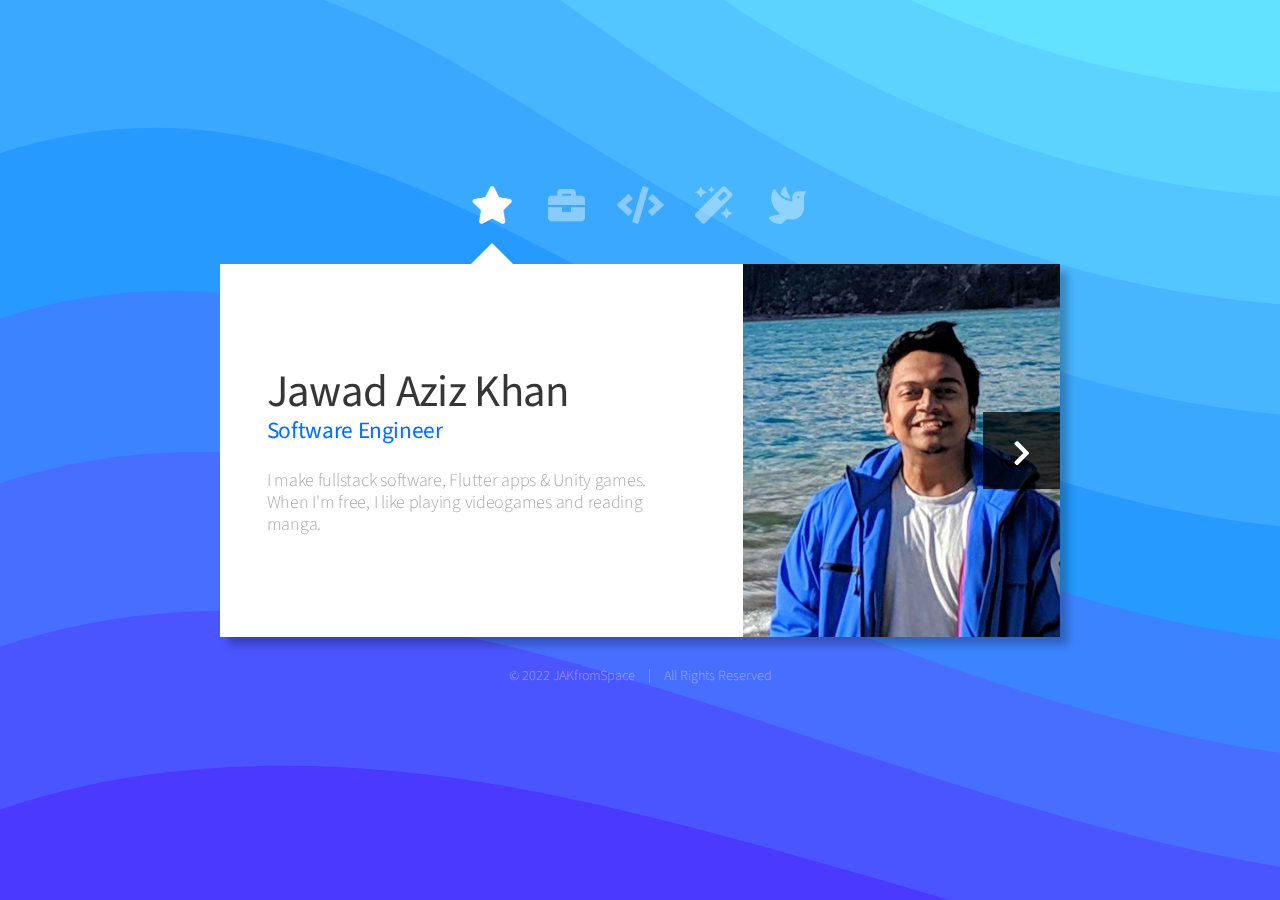
==== commit 402c28f5: "added w page and edited 404 page" ====
--- a/index.html
+++ b/index.html
@@ -46,9 +46,9 @@
 							<article id="home" class="panel intro">
 								<header>
 									<h1>Jawad Aziz Khan</h1>
-									<h3 class="spacered">Software Engineer</h3>
+									<h3 class="spacered" style="border-top: 0.2em">Software Engineer</h3>
 									<br>
-									<p style="font-size: large;">I make Flutter apps, fullstack software & Unity games .<br>When I'm free, I like playing videogames and reading manga.</p>
+									<p style="font-size: large;">I make fullstack software, Flutter apps & Unity games.<br>When I'm free, I like playing videogames and reading manga.</p>
 								</header>
 								<a href="#work" class="jumplink pic">
 									<span class="arrow icon solid fa-chevron-right"><span>See my work</span></span>
@@ -70,12 +70,33 @@
 								<section>
 									<div class="row">
 										<div class="col-6 col-12-small">
+											<a href="https://www.cerence.com/home" class="image fit"><img loading="lazy" style="padding: 0 1rem;" src="/images/logo_cerence.png" alt=""></a>
+										</div>
+										<div class="col-6 col-12-small">
+											<h4>Cerence</h4>
+											<p>Software Engineer Intern
+											<br>May 2022 - Aug 2022
+											</p>
+										</div>
+									</div>
+									<div class="textalign-just">
+										<p>
+											Documented software development and installation for in-vehicle user interface. Contributed source code to internal swipe text prediction application.
+										</p>
+									</div>
+								</section>
+
+								<hr>
+
+								<section>
+									<div class="row">
+										<div class="col-6 col-12-small">
 											<a href="http://www.stellarvision.com.au" class="image fit"><img loading="lazy" style="padding: 0 1rem;" src="/images/logo_stlrvsn.png" alt=""></a>
 										</div>
 										<div class="col-6 col-12-small">
 											<h4>Stellar Vision</h4>
 											<p>Software Engineer
-											<br>Sept 2020 - Current
+											<br>Sept 2020 - April 2022
 											</p>
 										</div>
 									</div>
@@ -463,8 +484,8 @@
 													<a href="https://www.instagram.com/jakfromspace/" class="spacered icon brands fa-instagram">&nbsp; Instagram</a>
 												</p>
 												<p>
-													<a href="tel:+1 403 926 9171" class="spacered icon solid fa-phone-alt">&nbsp; +880-175-88888-42</a><br>
-													<a href="mailto:jawadazizkhan.jak@gmail.com" class="spacered icon solid fa-envelope">&nbsp; jawad.aziz.khan.jak@gmail.com</a>
+													<a href="tel:+1 403 926 9171" class="spacered icon solid fa-phone-alt">&nbsp; +1 (403) 926 9171</a><br>
+													<a href="mailto:jawadazizkhan.jak@gmail.com" class="spacered icon solid fa-envelope">&nbsp; jawadazizkhan.jak@gmail.com</a>
 													<br><br>
 													<div class="flexbox" style="flex-direction: column;">
 														<a class="icon mutedtext" href="https://html5up.net/astral">Astral Theme from htlm5up</a>
--- a/assets/css/main_v1.css
+++ b/assets/css/main_v1.css
@@ -1377,8 +1377,8 @@
 		font-family: 'Source Sans Pro', sans-serif;
 		font-weight: 300;
 		color: #777777;
-		font-size: 20pt;
-		line-height: 1.75em;
+		font-size: 16pt;
+		line-height: 1.2em;
 	}
 
 		@media screen and (max-width: 1680px) {
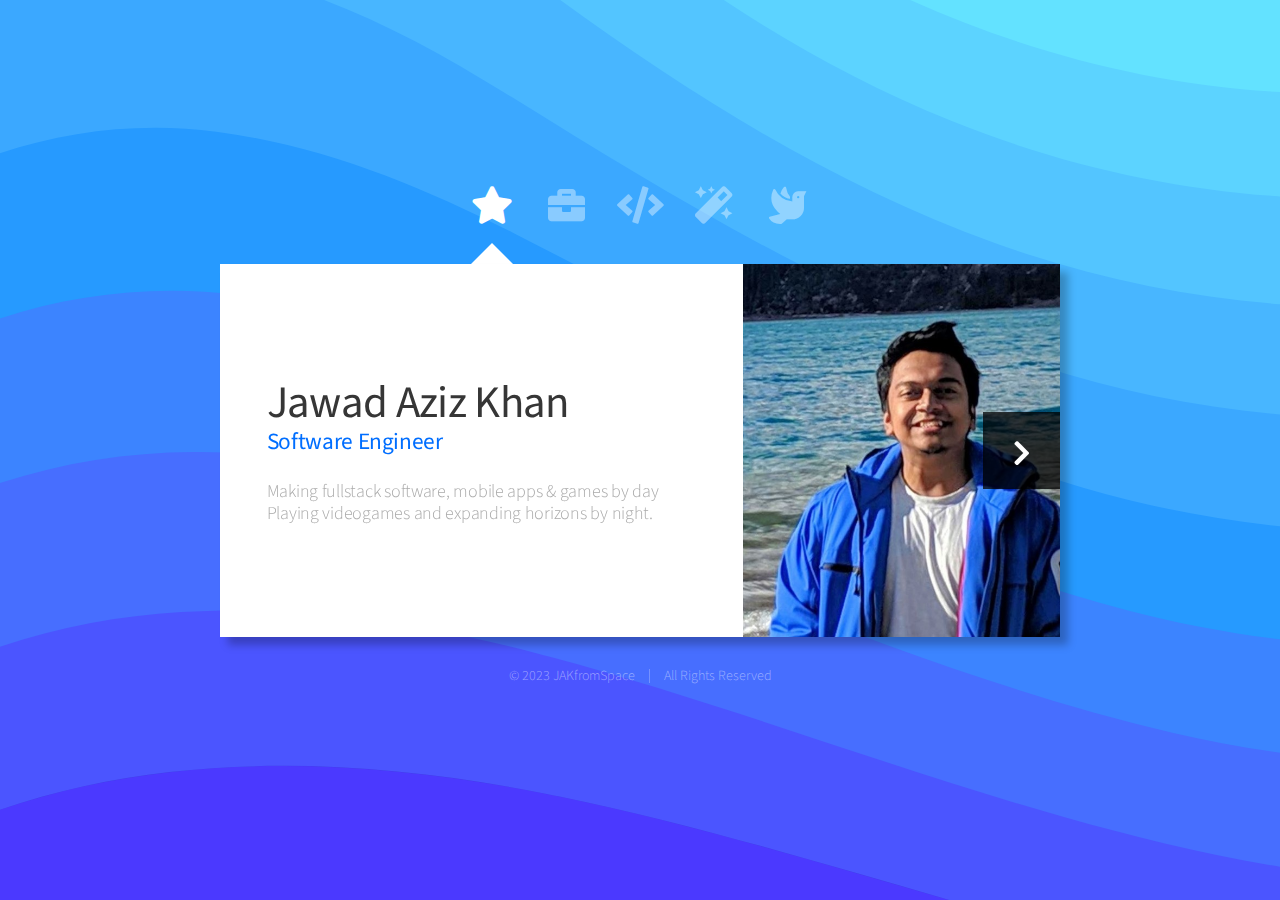
==== commit b72acd8d: "some text and spacing edits" ====
--- a/index.html
+++ b/index.html
@@ -48,7 +48,7 @@
 									<h1>Jawad Aziz Khan</h1>
 									<h3 class="spacered" style="border-top: 0.2em">Software Engineer</h3>
 									<br>
-									<p style="font-size: large;">I make fullstack software, Flutter apps & Unity games.<br>When I'm free, I like playing videogames and reading manga.</p>
+									<p style="font-size: large;">Making fullstack software, mobile apps & games by day<br>Playing videogames and expanding horizons by night.</p>
 								</header>
 								<a href="#work" class="jumplink pic">
 									<span class="arrow icon solid fa-chevron-right"><span>See my work</span></span>
@@ -120,7 +120,7 @@
 										<div class="col-6 col-12-small">
 											<h4>Challan.xyz</h4>
 											<p>Junior Software Engineer <br>
-											Sept 2019 - Dec 2019
+											Sept 2019 - Apr 2020
 											</p>
 										</div>
 									</div>
@@ -148,7 +148,7 @@
 											</p>
 										</div>
 									</div>
-									<div class="textalign-just">
+									<div class="textalign-just" style="padding-top: 2rem">
 										<p>
 											Contributed at special interest group organization centered around research and open
 											source development at North South University during my undergrad. Took four comprehensive game development workshops over
@@ -181,6 +181,7 @@
 											</p>
 										</div>
 									</div>
+									<br>
 									<p>A one-stop solution for enterprise survey distribution with survey creation, design customization, user permissions and direct link survey hosting.<br>
 										<br>Made using: Node, Express, Javascript, surveyjs, bcrypt</p>
 									<span>
@@ -200,6 +201,7 @@
 											</p>
 										</div>
 									</div>
+									<br>
 									<p>
 										Mobile app for parents and children where chores can be assigned, a coin-based currency can be issued to finished chores and earned coins can be put towards redeeming items from a wishlist.
 									<br>
@@ -223,6 +225,7 @@
 											</p>
 										</div>
 									</div>
+									<br>
 									<p>Stellar video chat app for internal residents, patients and their families. Users can send text messages, 
 										make audio calls and video calls to their families at uVue. <br>
 										<br>Made using: Flutter, Firebase, Agora RTC</p>
@@ -244,6 +247,7 @@
 											</p>
 										</div>
 									</div>
+									<br>
 									<p> Oh no! It's raining food! But Golu and Molu has gotten a bit chubby and wants to get healthier and fit!
 										Catch and eat the healthy food while avoiding junk food in this very cutesy, health-conscious run-n-dodge
 										 microgame with minimalist colors.
@@ -267,10 +271,11 @@
 											</p>
 										</div>
 									</div>
-									<p>
-										The Kitty Kings has declared war against all Kats in the Kingdom. As commander of the Katapults it is your solemn
-										duty to crush the enemies' Kastles to smoldering bricks with your Firebawls. You may battle your friends (or foes) too!
-										You can even design your own Kastle. All this multiplayer mayhem in an Augmented Reality battlefield!
+									<br>
+									<p>
+										The Kitty Kings have declared war against all Kats in the Kingdom. As commander of the Katapults it is your solemn
+										duty to crush the enemies' Kastles to smoldering bricks with your Firebawls. You must battle your friends (and foes) too!
+										Kastle not big enough? Build your own! All this multiplayer mayhem in an Augmented Reality battlefield!
 									</p>
 									<p>
 										<a class="icon brands fa-youtube spacered" href="https://youtu.be/gZf1h3YhiE8">
@@ -317,6 +322,7 @@
 											</p>
 										</div>
 									</div>
+									<br>
 									<p>Uses Unity Rigidbody for physics and Postprocessing stack for nice visuals. The game is designed to be played with one hand in portrait mode and uses a sliding thumbstick on the bottom for movement and a swipeable area on top for camera freelook.
 										<br><br>
 										Android App Development and System Design <br>
@@ -337,6 +343,7 @@
 											</p>
 										</div>
 									</div>
+									<br>
 									<p>Pulls from 15Dkatz's jokes and icanhazdadjoke API and lets you copy the joke to share too!
 										<br><br>
 										Tech stack: Flutter, Rest API, faker.
@@ -355,6 +362,7 @@
 											</p>
 										</div>
 									</div>
+									<br>
 									<p>‘Amago’ is a digital hub service that aims to connect Independent Farmers to Retailers. Directly and Efficiently By
 									making fair and optimal use of market information And retailers access to those storage inventories via the cloud.
 									<br><br>
@@ -413,11 +421,11 @@
 								<div class="row">
 									<div class="col-6 col-12-small">
 										<h4><span class="icon solid fa-mobile-alt spacered marginright"></span> Mobile Application</h4>
-										<p><b>Flutter</b>, Android, Java, iOS, Swift, <b>Firebase</b>, Provider, Glide, Retrofit, Gson, Picasso, PaperDB, Hive</p>
+										<p><b>Flutter</b>, Android, Java, iOS, Swift, <b>Firebase</b>, Provider, Glide, Retrofit, Gson, Picasso, PaperDB, Agora, Hive</p>
 									</div>
 									<div class="col-6 col-12-small">
 										<h4><span class="icon solid fa-globe-americas spacered marginright"></span> Web Technologies</h4>
-										<p>Javascript, <b>Node</b>, Express, <b>Bootstrap</b>, EJS, Passport, Multer, BCrypt, Flask, WebRTC, Handlebars, Vue, jQuery, HTML-CSS</p>
+										<p>Javascript, <b>Node.js</b>, Express, EJS, Passport, Multer, BCrypt, Flask, WebRTC, Handlebars, Vue, jQuery, HTML-CSS</p>
 									</div>
 									<div class="col-6 col-12-small">
 										<h4><span class="icon solid fa-brain spacered marginright"></span> Machine Learning</h4>
@@ -425,15 +433,15 @@
 									</div>
 									<div class="col-6 col-12-small">
 										<h4><span class="icon solid fa-tools spacered marginright"></span> Operational Skills</h4>
-										<p>Linux, Bash, Git,<b> REST</b>, MySQL, <b>MongoDB</b>, SSH, DevOps, NGINX, TinyDB, JSON/XML/CSV, Web Scraping, Latex, Trello</p>
+										<p>Linux, Bash, Git,<b> REST</b>, MySQL, <b>MongoDB</b>, SSH, DevOps, NGINX, TinyDB, JSON/XML/CSV, Web Scraping, Latex, Confluence, Trello, Jira</p>
 									</div>
 									<div class="col-6 col-12-small">
 										<h4><span class="icon solid fa-gamepad spacered marginright"></span> Game Development</h4>
-										<p><b>Unity</b>, C#, ARCore, Vuforia, Godot, <b>Blender</b>, Krita, Inkscape, Game Design, Rigging, Animation</p>
+										<p><b>Unity</b>, C#, ARCore, Vuforia, Godot, <b>Blender</b>, Krita, Inkscape, Game Design, 3D Modelling, Rigging, Animation</p>
 									</div>
 									<div class="col-6 col-12-small">
 										<h4><span class="icon solid fa-cube spacered marginright"></span> Miscellaneous</h4>
-										<p>3D/2D Graphics, Video Editing, Office Suite, English Fluency (8.5 in IELTS), Team Communication</p>
+										<p>3D/2D Graphics, Video Editing, Office Suite, Pro English Fluency, Team Communication, Emotional Intelligence</p>
 									</div>
 								</div>
 							</article>
@@ -506,7 +514,7 @@
 				<!-- Footer -->
 					<div id="footer">
 						<ul class="copyright">
-							<li>&copy; 2022 JAKfromSpace</li><li>All Rights Reserved</li>
+							<li>&copy; 2023 JAKfromSpace</li><li>All Rights Reserved</li>
 						</ul>
 					</div>
 
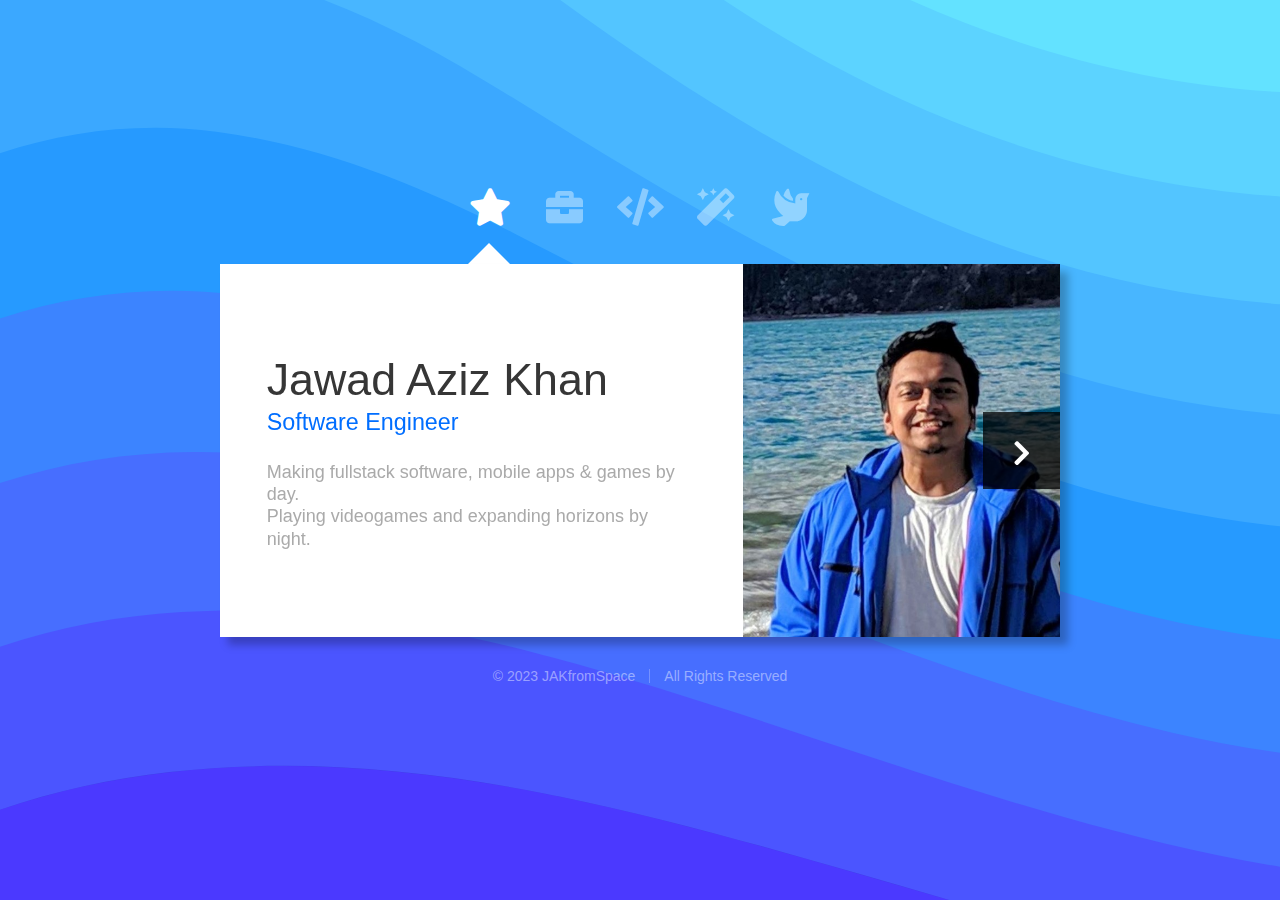
==== commit 105d3732: "few headline and project text changes" ====
--- a/index.html
+++ b/index.html
@@ -32,8 +32,8 @@
 
 				<!-- Nav -->
 					<nav id="nav">
-						<a href="#home" class="icon solid fa-star"><span>Hello!</span></a>
-						<a href="#work" class="icon solid fa-briefcase"><span>Experience</span></a>
+						<a href="#home" class="icon solid fa-star"><span>Hi!</span></a>
+						<a href="#work" class="icon solid fa-briefcase"><span>Career</span></a>
 						<a href="#code" class="icon solid fa-code"><span>Projects</span></a>
 						<a href="#skills" class="icon solid fa-magic"><span>Skills</span></a>
 						<a href="#contact" class="icon solid fa-dove"><span>Contact</span></a>
@@ -46,9 +46,9 @@
 							<article id="home" class="panel intro">
 								<header>
 									<h1>Jawad Aziz Khan</h1>
-									<h3 class="spacered" style="border-top: 0.2em">Software Engineer</h3>
-									<br>
-									<p style="font-size: large;">Making fullstack software, mobile apps & games by day<br>Playing videogames and expanding horizons by night.</p>
+									<h3 class="spacered" style="margin-top: 0.2em;">Software Engineer</h3>
+									<br>
+									<p style="font-size: large;">Making fullstack software, mobile apps & games by day.<br>Playing videogames and expanding horizons by night.</p>
 								</header>
 								<a href="#work" class="jumplink pic">
 									<span class="arrow icon solid fa-chevron-right"><span>See my work</span></span>
@@ -64,7 +64,7 @@
 
 							<article id="work" class="panel">
 								<header>
-									<h2>Experience</h2>
+									<h2>Career</h2>
 								</header>
 								<br>
 								<section>
@@ -196,7 +196,7 @@
 										<span><img loading="lazy" src="/images/cashiq_icon.png" style="object-fit: contain; height: 160px; margin-right: 2rem;" alt="applogo"></span>
 										<div>
 											<h4>CashIQ</h4>
-											<p>A parent-child chore-based allowance manager
+											<p>A parent-child chore-based allowance manager app for iOS
 											<br><span class="icon solid fa-map-marker-alt">&nbsp;</span> Manush Tech
 											</p>
 										</div>
@@ -206,7 +206,7 @@
 										Mobile app for parents and children where chores can be assigned, a coin-based currency can be issued to finished chores and earned coins can be put towards redeeming items from a wishlist.
 									<br>
 									<br>
-										Made using: Flutter, Firebase, FCM, Datetime, OTP, Hive
+										Made using: Flutter, iOS, Firebase, Google FCM, Datetime, OTP, Hive
 									</p>
 									<span>
 										
@@ -228,7 +228,7 @@
 									<br>
 									<p>Stellar video chat app for internal residents, patients and their families. Users can send text messages, 
 										make audio calls and video calls to their families at uVue. <br>
-										<br>Made using: Flutter, Firebase, Agora RTC</p>
+										<br>Made using: Flutter, Firebase, iOS, Android, Agora RTC</p>
 									<span>
 										<a href="https://apps.apple.com/us/app/uvue-ac-videochat/id1539319815#?platform=iphone"><img loading="lazy" src="/images/appstbutton.webp" style="object-fit: contain; height: 64px;" alt="applogo"></a>
 										<a href="https://play.google.com/store/apps/details?id=com.stellarvision.uvuevidchat&hl=en_US&gl=US"><img loading="lazy" src="/images/gplaybutton.png" style="object-fit: contain; height: 64px;" alt="applogo"></a>
@@ -242,7 +242,7 @@
 										<span><img loading="lazy" src="/images/golumolu-logo.webp" style="object-fit: contain; height: 160px; margin-right: 2rem;" alt="applogo"></span>
 										<div>
 											<h4>Golu Molu</h4>
-											<p>A cutesy, minimalist, health-conscious running game
+											<p>A cutesy, minimalist, health-conscious running game for Android
 											<br><span class="icon solid fa-map-marker-alt">&nbsp;</span> M360 Wellness
 											</p>
 										</div>
@@ -252,7 +252,7 @@
 										Catch and eat the healthy food while avoiding junk food in this very cutesy, health-conscious run-n-dodge
 										 microgame with minimalist colors.
 										<br><br>
-										Tech stack: Unity, Blender, Krita, Facebook Graph API. <br>
+										Tech stack: Unity, Blender, Krita, Android, Facebook Graph API. <br>
 										Developed for client, M360 Wellness, under the moniker 'Space Knight Studios'.
 										<br><br>
 										<a href="https://play.google.com/store/apps/details?id=com.stellarvision.uvuevidchat&hl=en_US&gl=US"><img loading="lazy" src="/images/gplaybutton.png" style="object-fit: contain; height: 64px;" alt="applogo"></a>
--- a/assets/css/main_v1.css
+++ b/assets/css/main_v1.css
@@ -1,4 +1,4 @@
-@import url("https://fonts.googleapis.com/css?family=Source+Sans+Pro:300,400,300italic,400italic");
+@import url("https://fonts.googleapis.com/css?family=Montserrat:300`");
 @import url("fontawesome-all.min.css");
 
 /*
@@ -1420,17 +1420,17 @@
 
 	h1 {
 		font-size: 2.4em;
-		letter-spacing: -0.015em;
+		/* letter-spacing: -0.015em; */
 	}
 
 	h2 {
 		font-size: 1.8em;
-		letter-spacing: -0.015em;
+		/* letter-spacing: -0.015em; */
 	}
 
 	h3, h4, h5, h6 {
 		font-size: 1.25em;
-		letter-spacing: -0.015em;
+		/* letter-spacing: -0.015em; */
 	}
 
 	@media screen and (max-width: 736px) {
@@ -2146,7 +2146,7 @@
 					}
 
 					#main > .panel.intro header p {
-						letter-spacing: -0.015em;
+						/* letter-spacing: -0.015em; */
 						font-size: 1.25em;
 						margin: 0.25em 0 0 0;
 					}
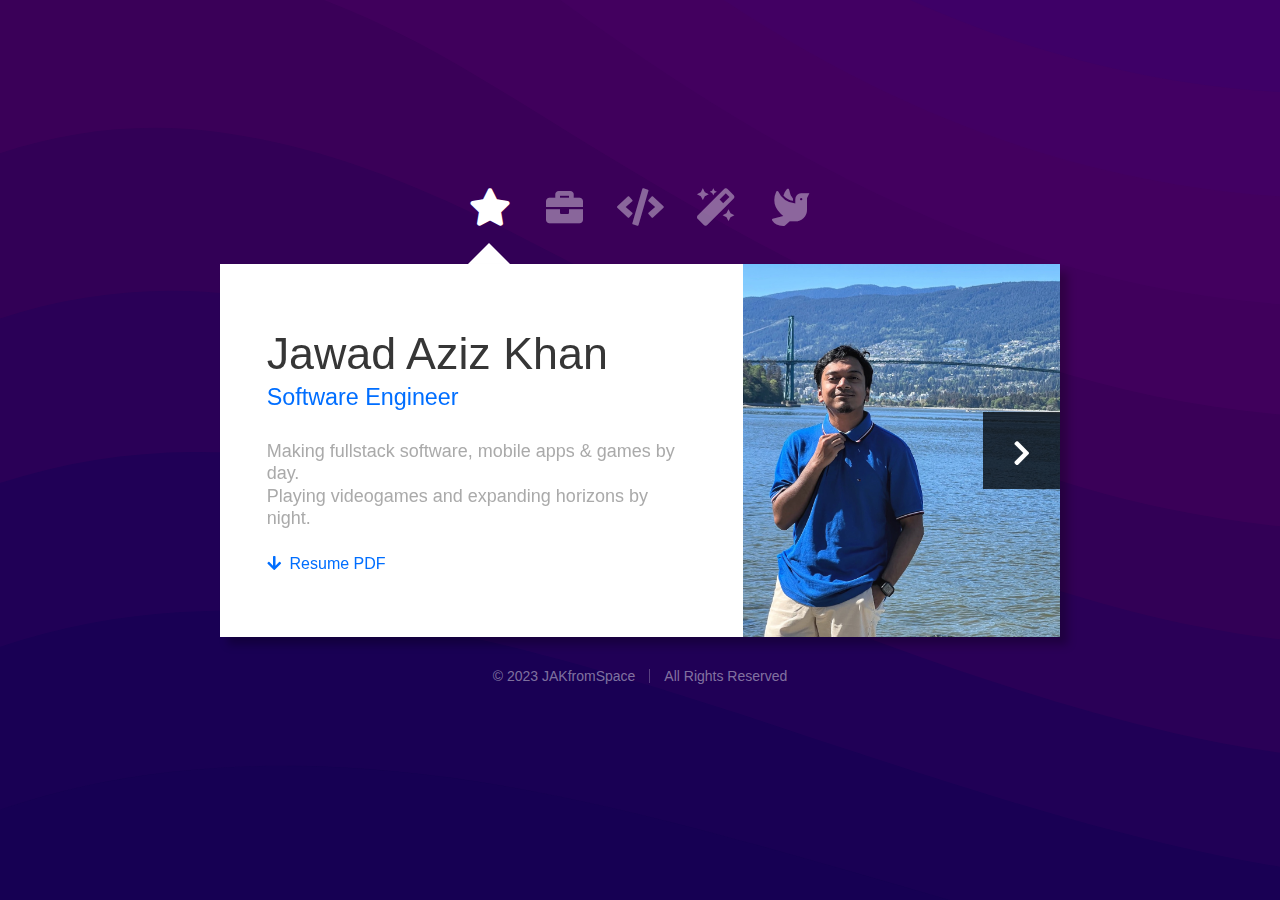
==== commit e21b6593: "pic skills career style updated, added resumepdf" ====
--- a/index.html
+++ b/index.html
@@ -32,7 +32,7 @@
 
 				<!-- Nav -->
 					<nav id="nav">
-						<a href="#home" class="icon solid fa-star"><span>Hi!</span></a>
+						<a href="#home" class="icon solid fa-star"><span>Hello!</span></a>
 						<a href="#work" class="icon solid fa-briefcase"><span>Career</span></a>
 						<a href="#code" class="icon solid fa-code"><span>Projects</span></a>
 						<a href="#skills" class="icon solid fa-magic"><span>Skills</span></a>
@@ -49,10 +49,12 @@
 									<h3 class="spacered" style="margin-top: 0.2em;">Software Engineer</h3>
 									<br>
 									<p style="font-size: large;">Making fullstack software, mobile apps & games by day.<br>Playing videogames and expanding horizons by night.</p>
+									<br>
+									<a class="icon spacered" style="font-size:medium;" href="assets/Resume_JawadKhan.pdf"><span class="icon solid fa-arrow-down"></span>&nbsp; Resume PDF</a>
 								</header>
 								<a href="#work" class="jumplink pic">
 									<span class="arrow icon solid fa-chevron-right"><span>See my work</span></span>
-									<img src="images/portrait3.jpg" loading="eager" alt="cv portrait"/>
+									<img src="images/portrait4.jpg" loading="eager" alt="cv portrait"/>
 								</a>
 							</article>
 
@@ -73,7 +75,7 @@
 											<a href="https://www.cerence.com/home" class="image fit"><img loading="lazy" style="padding: 0 1rem;" src="/images/logo_cerence.png" alt=""></a>
 										</div>
 										<div class="col-6 col-12-small">
-											<h4>Cerence</h4>
+											<h4>Cerence Inc</h4>
 											<p>Software Engineer Intern
 											<br>May 2022 - Aug 2022
 											</p>
@@ -81,7 +83,11 @@
 									</div>
 									<div class="textalign-just">
 										<p>
-											Documented software development and installation for in-vehicle user interface. Contributed source code to internal swipe text prediction application.
+											Contributed to internal swipe text input tool for IVI (in-vehicle infotainment) interface in Java for Lucid Motors.
+											Documented Linux layer build for an IVI OS for VinFast, reducing errors by 20% during deployment.
+											Corresponded operations and updated with various project teams to gain insight on ASR for automotive.
+											Automated manual language pack parsing tasks, to improve ASR system design time by 18%.
+
 										</p>
 									</div>
 								</section>
@@ -102,9 +108,11 @@
 									</div>
 									<div class="textalign-just">
 										<p>
-											Research and development of mobile applications and web systems for the Healthcare
-											industry. Primarily to be used by hospitals, care centers and family of clients to enable
-											communications, connectivity & analytics. <br><br>
+											Designed full-stack applications and web services for healthcare with Node.js enabling faster workflows.
+											Engineered user-friendly apps for mobile, iOS and Android-based devices using Flutter for senior home clients.
+											Overhauled 90% of interactive survey analytics platform from legacy PHP to modern performant JavaScript.
+											Constructed backend data dashboard system using D3.js and MongoDB, reducing query times by 40ms.
+											<br><br>
 											Stack: Flutter, iOS, EMQX MQTT, Agora WebRTC, Firebase, Nodejs, Bootstrap.
 										</p>
 									</div>
@@ -126,9 +134,11 @@
 									</div>
 									<div class="textalign-just">
 										<p>
-											Frontend and middleware developer for startup that provides SMEs with an online
-											platform for their B2B procurement needs. Other responsibilities include web scraping, 
-											database management and visual design.<br><br>
+											Frontend and middleware developer for startup that provides SMEs with an online platform for their B2B procurement needs.
+											Built the API platform that streamlined data entry on product stock by 200% in time spent.
+											Communicated with clients to troubleshoot and debug the platform, upping user satisfaction by 70%.
+											Set up an automated workflow to streamline product delivery and monitor performance metrics.
+											Other responsibilities include web scraping, database management and visual design.<br><br>
 											Stack: Javascript, Node.js, React, Handlebars, MongoDB, SCSS, Inkscape 
 										</p>
 									</div>
@@ -425,7 +435,7 @@
 									</div>
 									<div class="col-6 col-12-small">
 										<h4><span class="icon solid fa-globe-americas spacered marginright"></span> Web Technologies</h4>
-										<p>Javascript, <b>Node.js</b>, Express, EJS, Passport, Multer, BCrypt, Flask, WebRTC, Handlebars, Vue, jQuery, HTML-CSS</p>
+										<p>Javascript, <b>Node.js</b>, Express, EJS, Passport, Multer, BCrypt, Django, Rails, Flask, WebRTC, Handlebars, Bootstrap, GCP, AWS, Vue, jQuery, HTML-CSS</p>
 									</div>
 									<div class="col-6 col-12-small">
 										<h4><span class="icon solid fa-brain spacered marginright"></span> Machine Learning</h4>
@@ -433,7 +443,7 @@
 									</div>
 									<div class="col-6 col-12-small">
 										<h4><span class="icon solid fa-tools spacered marginright"></span> Operational Skills</h4>
-										<p>Linux, Bash, Git,<b> REST</b>, MySQL, <b>MongoDB</b>, SSH, DevOps, NGINX, TinyDB, JSON/XML/CSV, Web Scraping, Latex, Confluence, Trello, Jira</p>
+										<p>Linux, Bash, Git,<b> REST</b>, MySQL, <b>MongoDB</b>, SSH, DevOps, NGINX, TinyDB, JSON/XML/CSV, Web Scraping, Latex, SOAP, CI/CD, Postman, Confluence, MQTT, HL7, IoT, Trello, Jira, ChatGPT, Prompting</p>
 									</div>
 									<div class="col-6 col-12-small">
 										<h4><span class="icon solid fa-gamepad spacered marginright"></span> Game Development</h4>
@@ -441,7 +451,7 @@
 									</div>
 									<div class="col-6 col-12-small">
 										<h4><span class="icon solid fa-cube spacered marginright"></span> Miscellaneous</h4>
-										<p>3D/2D Graphics, Video Editing, Office Suite, Pro English Fluency, Team Communication, Emotional Intelligence</p>
+										<p>3D/2D Graphics, Video Editing, MS Office Suite, Team Communication, Problem Solving, Project Management, Safety Compliance</p>
 									</div>
 								</div>
 							</article>
@@ -459,19 +469,19 @@
 											<header>
 												<h3>Contact Me</h3>
 											</header>
-											<div class="row">
+											<div class="row" style="font-size:large;">
 
 												<div class="col-6 col-12-medium">
-													<input type="text" name="name" placeholder="✍🏼 Name" />
+													<input type="text" name="name" placeholder="✍🏼  Name" />
 												</div>
 												<div class="col-6 col-12-medium">
-													<input type="text" name="_replyto" placeholder="📨 Email" />
+													<input type="text" name="_replyto" placeholder="📨  Email" />
 												</div>
 												<div class="col-12">
-													<input type="text" name="subject" placeholder="📖 Subject" />
+													<input type="text" name="subject" placeholder="📖  Subject" />
 												</div>
 												<div class="col-12">
-													<textarea name="message" placeholder="💬 Message" rows="4"></textarea>
+													<textarea name="message" placeholder="💬  Message" rows="4"></textarea>
 												</div>
 												<div class="col-12">
 													<input type="submit" value="Send" />
@@ -484,22 +494,25 @@
 											<header>
 												<h3>Find Me Here</h3>
 											</header>
-											<div style="margin-top: 0.5rem; margin-left: 1rem;">
-												<p>
-													<a href="https://www.linkedin.com/in/jawadazizkhan/" class="spacered icon brands fa-linkedin">&nbsp; LinkedIn</a><br>
-													<a href="https://github.com/SirJAKfromSpace" class="spacered icon brands fa-github">&nbsp; GitHub</a><br>
-													<a href="https://www.youtube.com/c/JawadAzizKhan/" class="spacered icon brands fa-youtube">&nbsp; YouTube</a><br>
+											<div style="margin-left: 0.2rem; font-size:large;">
+												<div class="flexbox" style="flex-direction: column;">
+													<a href="https://www.linkedin.com/in/jawadazizkhan/" class="spacered icon brands fa-linkedin">&nbsp; LinkedIn</a>
+													<a href="https://github.com/SirJAKfromSpace" class="spacered icon brands fa-github">&nbsp; GitHub</a>
+													<a href="https://www.youtube.com/c/JawadAzizKhan/" class="spacered icon brands fa-youtube">&nbsp; YouTube</a>
 													<a href="https://www.instagram.com/jakfromspace/" class="spacered icon brands fa-instagram">&nbsp; Instagram</a>
-												</p>
-												<p>
-													<a href="tel:+1 403 926 9171" class="spacered icon solid fa-phone-alt">&nbsp; +1 (403) 926 9171</a><br>
+
+													<br>
+
+													<a href="tel:+1 403 926 9171" class="spacered icon solid fa-phone-alt">&nbsp; +1-403-926-9171</a>
 													<a href="mailto:jawadazizkhan.jak@gmail.com" class="spacered icon solid fa-envelope">&nbsp; jawadazizkhan.jak@gmail.com</a>
-													<br><br>
-													<div class="flexbox" style="flex-direction: column;">
-														<a class="icon mutedtext" href="https://html5up.net/astral">Astral Theme from htlm5up</a>
-														<a class="icon mutedtext" href="https://www.svgbackgrounds.com/">Liquid Cheese from svgbackgrounds</a>
-													</div>
-												</p>
+													<a class="icon spacered solid fa-arrow-down" href="assets/Resume_JawadKhan.pdf">&nbsp; Resume PDF</a>
+
+													<br>
+
+													<a class="icon mutedtext" href="https://html5up.net/astral">Astral Theme from htlm5up</a>
+													<a class="icon mutedtext" href="https://www.svgbackgrounds.com/">Liquid Cheese from svgbackgrounds</a>
+												
+												</div>
 											</div>
 										</div>
 
--- a/assets/css/main_v1.css
+++ b/assets/css/main_v1.css
@@ -83,6 +83,7 @@
 .spacered{
 	/* color: rgb(231, 16, 124); */
 	color: #006eff;
+	margin-bottom: 0.2em;
 }
 .mutedtext{
 	color: lightgray;
@@ -1351,10 +1352,15 @@
 	}
 
 	body {
-		background-color: #403de4;
-		background-image: url("data:image/svg+xml,%3Csvg xmlns='http://www.w3.org/2000/svg' width='100%25' height='100%25' viewBox='0 0 1600 800'%3E%3Cg %3E%3Cpath fill='%234b39ff' d='M486 705.8c-109.3-21.8-223.4-32.2-335.3-19.4C99.5 692.1 49 703 0 719.8V800h843.8c-115.9-33.2-230.8-68.1-347.6-92.2C492.8 707.1 489.4 706.5 486 705.8z'/%3E%3Cpath fill='%234b55ff' d='M1600 0H0v719.8c49-16.8 99.5-27.8 150.7-33.5c111.9-12.7 226-2.4 335.3 19.4c3.4 0.7 6.8 1.4 10.2 2c116.8 24 231.7 59 347.6 92.2H1600V0z'/%3E%3Cpath fill='%23476eff' d='M478.4 581c3.2 0.8 6.4 1.7 9.5 2.5c196.2 52.5 388.7 133.5 593.5 176.6c174.2 36.6 349.5 29.2 518.6-10.2V0H0v574.9c52.3-17.6 106.5-27.7 161.1-30.9C268.4 537.4 375.7 554.2 478.4 581z'/%3E%3Cpath fill='%233c84ff' d='M0 0v429.4c55.6-18.4 113.5-27.3 171.4-27.7c102.8-0.8 203.2 22.7 299.3 54.5c3 1 5.9 2 8.9 3c183.6 62 365.7 146.1 562.4 192.1c186.7 43.7 376.3 34.4 557.9-12.6V0H0z'/%3E%3Cpath fill='%23269aff' d='M181.8 259.4c98.2 6 191.9 35.2 281.3 72.1c2.8 1.1 5.5 2.3 8.3 3.4c171 71.6 342.7 158.5 531.3 207.7c198.8 51.8 403.4 40.8 597.3-14.8V0H0v283.2C59 263.6 120.6 255.7 181.8 259.4z'/%3E%3Cpath fill='%233ba8ff' d='M1600 0H0v136.3c62.3-20.9 127.7-27.5 192.2-19.2c93.6 12.1 180.5 47.7 263.3 89.6c2.6 1.3 5.1 2.6 7.7 3.9c158.4 81.1 319.7 170.9 500.3 223.2c210.5 61 430.8 49 636.6-16.6V0z'/%3E%3Cpath fill='%2348b6ff' d='M454.9 86.3C600.7 177 751.6 269.3 924.1 325c208.6 67.4 431.3 60.8 637.9-5.3c12.8-4.1 25.4-8.4 38.1-12.9V0H288.1c56 21.3 108.7 50.6 159.7 82C450.2 83.4 452.5 84.9 454.9 86.3z'/%3E%3Cpath fill='%2353c5ff' d='M1600 0H498c118.1 85.8 243.5 164.5 386.8 216.2c191.8 69.2 400 74.7 595 21.1c40.8-11.2 81.1-25.2 120.3-41.7V0z'/%3E%3Cpath fill='%235cd3ff' d='M1397.5 154.8c47.2-10.6 93.6-25.3 138.6-43.8c21.7-8.9 43-18.8 63.9-29.5V0H643.4c62.9 41.7 129.7 78.2 202.1 107.4C1020.4 178.1 1214.2 196.1 1397.5 154.8z'/%3E%3Cpath fill='%2363e2ff' d='M1315.3 72.4c75.3-12.6 148.9-37.1 216.8-72.4h-723C966.8 71 1144.7 101 1315.3 72.4z'/%3E%3C/g%3E%3C/svg%3E");
+		/* background-color: #403de4;
+		background-image: url("data:image/svg+xml,%3Csvg xmlns='http://www.w3.org/2000/svg' width='100%25' height='100%25' viewBox='0 0 1600 800'%3E%3Cg %3E%3Cpath fill='%234b39ff' d='M486 705.8c-109.3-21.8-223.4-32.2-335.3-19.4C99.5 692.1 49 703 0 719.8V800h843.8c-115.9-33.2-230.8-68.1-347.6-92.2C492.8 707.1 489.4 706.5 486 705.8z'/%3E%3Cpath fill='%234b55ff' d='M1600 0H0v719.8c49-16.8 99.5-27.8 150.7-33.5c111.9-12.7 226-2.4 335.3 19.4c3.4 0.7 6.8 1.4 10.2 2c116.8 24 231.7 59 347.6 92.2H1600V0z'/%3E%3Cpath fill='%23476eff' d='M478.4 581c3.2 0.8 6.4 1.7 9.5 2.5c196.2 52.5 388.7 133.5 593.5 176.6c174.2 36.6 349.5 29.2 518.6-10.2V0H0v574.9c52.3-17.6 106.5-27.7 161.1-30.9C268.4 537.4 375.7 554.2 478.4 581z'/%3E%3Cpath fill='%233c84ff' d='M0 0v429.4c55.6-18.4 113.5-27.3 171.4-27.7c102.8-0.8 203.2 22.7 299.3 54.5c3 1 5.9 2 8.9 3c183.6 62 365.7 146.1 562.4 192.1c186.7 43.7 376.3 34.4 557.9-12.6V0H0z'/%3E%3Cpath fill='%23269aff' d='M181.8 259.4c98.2 6 191.9 35.2 281.3 72.1c2.8 1.1 5.5 2.3 8.3 3.4c171 71.6 342.7 158.5 531.3 207.7c198.8 51.8 403.4 40.8 597.3-14.8V0H0v283.2C59 263.6 120.6 255.7 181.8 259.4z'/%3E%3Cpath fill='%233ba8ff' d='M1600 0H0v136.3c62.3-20.9 127.7-27.5 192.2-19.2c93.6 12.1 180.5 47.7 263.3 89.6c2.6 1.3 5.1 2.6 7.7 3.9c158.4 81.1 319.7 170.9 500.3 223.2c210.5 61 430.8 49 636.6-16.6V0z'/%3E%3Cpath fill='%2348b6ff' d='M454.9 86.3C600.7 177 751.6 269.3 924.1 325c208.6 67.4 431.3 60.8 637.9-5.3c12.8-4.1 25.4-8.4 38.1-12.9V0H288.1c56 21.3 108.7 50.6 159.7 82C450.2 83.4 452.5 84.9 454.9 86.3z'/%3E%3Cpath fill='%2353c5ff' d='M1600 0H498c118.1 85.8 243.5 164.5 386.8 216.2c191.8 69.2 400 74.7 595 21.1c40.8-11.2 81.1-25.2 120.3-41.7V0z'/%3E%3Cpath fill='%235cd3ff' d='M1397.5 154.8c47.2-10.6 93.6-25.3 138.6-43.8c21.7-8.9 43-18.8 63.9-29.5V0H643.4c62.9 41.7 129.7 78.2 202.1 107.4C1020.4 178.1 1214.2 196.1 1397.5 154.8z'/%3E%3Cpath fill='%2363e2ff' d='M1315.3 72.4c75.3-12.6 148.9-37.1 216.8-72.4h-723C966.8 71 1144.7 101 1315.3 72.4z'/%3E%3C/g%3E%3C/svg%3E"); */
+
+		background-color: #140052;
+		background-image: url("data:image/svg+xml,%3Csvg xmlns='http://www.w3.org/2000/svg' width='100%25' height='100%25' viewBox='0 0 1600 800'%3E%3Cg fill-opacity='0.12'%3E%3Cpath fill='%23290059' d='M486 705.8c-109.3-21.8-223.4-32.2-335.3-19.4C99.5 692.1 49 703 0 719.8V800h843.8c-115.9-33.2-230.8-68.1-347.6-92.2C492.8 707.1 489.4 706.5 486 705.8z'/%3E%3Cpath fill='%23420061' d='M1600 0H0v719.8c49-16.8 99.5-27.8 150.7-33.5c111.9-12.7 226-2.4 335.3 19.4c3.4 0.7 6.8 1.4 10.2 2c116.8 24 231.7 59 347.6 92.2H1600V0z'/%3E%3Cpath fill='%235e0168' d='M478.4 581c3.2 0.8 6.4 1.7 9.5 2.5c196.2 52.5 388.7 133.5 593.5 176.6c174.2 36.6 349.5 29.2 518.6-10.2V0H0v574.9c52.3-17.6 106.5-27.7 161.1-30.9C268.4 537.4 375.7 554.2 478.4 581z'/%3E%3Cpath fill='%23700162' d='M0 0v429.4c55.6-18.4 113.5-27.3 171.4-27.7c102.8-0.8 203.2 22.7 299.3 54.5c3 1 5.9 2 8.9 3c183.6 62 365.7 146.1 562.4 192.1c186.7 43.7 376.3 34.4 557.9-12.6V0H0z'/%3E%3Cpath fill='%2377014F' d='M181.8 259.4c98.2 6 191.9 35.2 281.3 72.1c2.8 1.1 5.5 2.3 8.3 3.4c171 71.6 342.7 158.5 531.3 207.7c198.8 51.8 403.4 40.8 597.3-14.8V0H0v283.2C59 263.6 120.6 255.7 181.8 259.4z'/%3E%3Cpath fill='%237a016b' d='M1600 0H0v136.3c62.3-20.9 127.7-27.5 192.2-19.2c93.6 12.1 180.5 47.7 263.3 89.6c2.6 1.3 5.1 2.6 7.7 3.9c158.4 81.1 319.7 170.9 500.3 223.2c210.5 61 430.8 49 636.6-16.6V0z'/%3E%3Cpath fill='%2371017c' d='M454.9 86.3C600.7 177 751.6 269.3 924.1 325c208.6 67.4 431.3 60.8 637.9-5.3c12.8-4.1 25.4-8.4 38.1-12.9V0H288.1c56 21.3 108.7 50.6 159.7 82C450.2 83.4 452.5 84.9 454.9 86.3z'/%3E%3Cpath fill='%2358007f' d='M1600 0H498c118.1 85.8 243.5 164.5 386.8 216.2c191.8 69.2 400 74.7 595 21.1c40.8-11.2 81.1-25.2 120.3-41.7V0z'/%3E%3Cpath fill='%233e0081' d='M1397.5 154.8c47.2-10.6 93.6-25.3 138.6-43.8c21.7-8.9 43-18.8 63.9-29.5V0H643.4c62.9 41.7 129.7 78.2 202.1 107.4C1020.4 178.1 1214.2 196.1 1397.5 154.8z'/%3E%3Cpath fill='%23230084' d='M1315.3 72.4c75.3-12.6 148.9-37.1 216.8-72.4h-723C966.8 71 1144.7 101 1315.3 72.4z'/%3E%3C/g%3E%3C/svg%3E");
+
 		/* background-color: #173263;
 		background-image: url("data:image/svg+xml,%3Csvg xmlns='http://www.w3.org/2000/svg' viewBox='0 0 2000 1500'%3E%3Cdefs%3E%3Crect stroke='%23173263' stroke-width='0.54' width='1' height='1' id='s'/%3E%3Cpattern id='a' width='3' height='3' patternUnits='userSpaceOnUse' patternTransform='scale(10) translate(-900 -675)'%3E%3Cuse fill='%231c3666' href='%23s' y='2'/%3E%3Cuse fill='%231c3666' href='%23s' x='1' y='2'/%3E%3Cuse fill='%23203a69' href='%23s' x='2' y='2'/%3E%3Cuse fill='%23203a69' href='%23s'/%3E%3Cuse fill='%23253e6c' href='%23s' x='2'/%3E%3Cuse fill='%23253e6c' href='%23s' x='1' y='1'/%3E%3C/pattern%3E%3Cpattern id='b' width='7' height='11' patternUnits='userSpaceOnUse' patternTransform='scale(10) translate(-900 -675)'%3E%3Cg fill='%232a426f'%3E%3Cuse href='%23s'/%3E%3Cuse href='%23s' y='5' /%3E%3Cuse href='%23s' x='1' y='10'/%3E%3Cuse href='%23s' x='2' y='1'/%3E%3Cuse href='%23s' x='2' y='4'/%3E%3Cuse href='%23s' x='3' y='8'/%3E%3Cuse href='%23s' x='4' y='3'/%3E%3Cuse href='%23s' x='4' y='7'/%3E%3Cuse href='%23s' x='5' y='2'/%3E%3Cuse href='%23s' x='5' y='6'/%3E%3Cuse href='%23s' x='6' y='9'/%3E%3C/g%3E%3C/pattern%3E%3Cpattern id='h' width='5' height='13' patternUnits='userSpaceOnUse' patternTransform='scale(10) translate(-900 -675)'%3E%3Cg fill='%232a426f'%3E%3Cuse href='%23s' y='5'/%3E%3Cuse href='%23s' y='8'/%3E%3Cuse href='%23s' x='1' y='1'/%3E%3Cuse href='%23s' x='1' y='9'/%3E%3Cuse href='%23s' x='1' y='12'/%3E%3Cuse href='%23s' x='2'/%3E%3Cuse href='%23s' x='2' y='4'/%3E%3Cuse href='%23s' x='3' y='2'/%3E%3Cuse href='%23s' x='3' y='6'/%3E%3Cuse href='%23s' x='3' y='11'/%3E%3Cuse href='%23s' x='4' y='3'/%3E%3Cuse href='%23s' x='4' y='7'/%3E%3Cuse href='%23s' x='4' y='10'/%3E%3C/g%3E%3C/pattern%3E%3Cpattern id='c' width='17' height='13' patternUnits='userSpaceOnUse' patternTransform='scale(10) translate(-900 -675)'%3E%3Cg fill='%232e4773'%3E%3Cuse href='%23s' y='11'/%3E%3Cuse href='%23s' x='2' y='9'/%3E%3Cuse href='%23s' x='5' y='12'/%3E%3Cuse href='%23s' x='9' y='4'/%3E%3Cuse href='%23s' x='12' y='1'/%3E%3Cuse href='%23s' x='16' y='6'/%3E%3C/g%3E%3C/pattern%3E%3Cpattern id='d' width='19' height='17' patternUnits='userSpaceOnUse' patternTransform='scale(10) translate(-900 -675)'%3E%3Cg fill='%23173263'%3E%3Cuse href='%23s' y='9'/%3E%3Cuse href='%23s' x='16' y='5'/%3E%3Cuse href='%23s' x='14' y='2'/%3E%3Cuse href='%23s' x='11' y='11'/%3E%3Cuse href='%23s' x='6' y='14'/%3E%3C/g%3E%3Cg fill='%23334b76'%3E%3Cuse href='%23s' x='3' y='13'/%3E%3Cuse href='%23s' x='9' y='7'/%3E%3Cuse href='%23s' x='13' y='10'/%3E%3Cuse href='%23s' x='15' y='4'/%3E%3Cuse href='%23s' x='18' y='1'/%3E%3C/g%3E%3C/pattern%3E%3Cpattern id='e' width='47' height='53' patternUnits='userSpaceOnUse' patternTransform='scale(10) translate(-900 -675)'%3E%3Cg fill='%23ffffff'%3E%3Cuse href='%23s' x='2' y='5'/%3E%3Cuse href='%23s' x='16' y='38'/%3E%3Cuse href='%23s' x='46' y='42'/%3E%3Cuse href='%23s' x='29' y='20'/%3E%3C/g%3E%3C/pattern%3E%3Cpattern id='f' width='59' height='71' patternUnits='userSpaceOnUse' patternTransform='scale(10) translate(-900 -675)'%3E%3Cg fill='%23ffffff'%3E%3Cuse href='%23s' x='33' y='13'/%3E%3Cuse href='%23s' x='27' y='54'/%3E%3Cuse href='%23s' x='55' y='55'/%3E%3C/g%3E%3C/pattern%3E%3Cpattern id='g' width='139' height='97' patternUnits='userSpaceOnUse' patternTransform='scale(10) translate(-900 -675)'%3E%3Cg fill='%23ffffff'%3E%3Cuse href='%23s' x='11' y='8'/%3E%3Cuse href='%23s' x='51' y='13'/%3E%3Cuse href='%23s' x='17' y='73'/%3E%3Cuse href='%23s' x='99' y='57'/%3E%3C/g%3E%3C/pattern%3E%3C/defs%3E%3Crect fill='url(%23a)' width='100%25' height='100%25'/%3E%3Crect fill='url(%23b)' width='100%25' height='100%25'/%3E%3Crect fill='url(%23h)' width='100%25' height='100%25'/%3E%3Crect fill='url(%23c)' width='100%25' height='100%25'/%3E%3Crect fill='url(%23d)' width='100%25' height='100%25'/%3E%3Crect fill='url(%23e)' width='100%25' height='100%25'/%3E%3Crect fill='url(%23f)' width='100%25' height='100%25'/%3E%3Crect fill='url(%23g)' width='100%25' height='100%25'/%3E%3C/svg%3E"); */
+		
 		background-attachment: fixed;
 		background-size: cover;
 		/* background-size: auto, 100% 100%; */
@@ -1552,18 +1558,22 @@
 
 	form ::-webkit-input-placeholder {
 		color: #999;
+		font-size: large;
 	}
 
 	form :-moz-placeholder {
 		color: #999;
+		font-size: large;
 	}
 
 	form ::-moz-placeholder {
 		color: #999;
+		font-size: large;
 	}
 
 	form :-ms-input-placeholder {
 		color: #999;
+		font-size: large;
 	}
 
 /* Section/Article */
@@ -1650,6 +1660,7 @@
 		cursor: pointer;
 		outline: 0;
 		padding: 0.5em 1.5em;
+		font-size: large;
 	}
 
 		input[type="button"]:hover,
@@ -1785,7 +1796,6 @@
 	.icon {
 		text-decoration: none;
 		position: relative;
-		text-decoration: none;
 	}
 
 		.icon:before {
